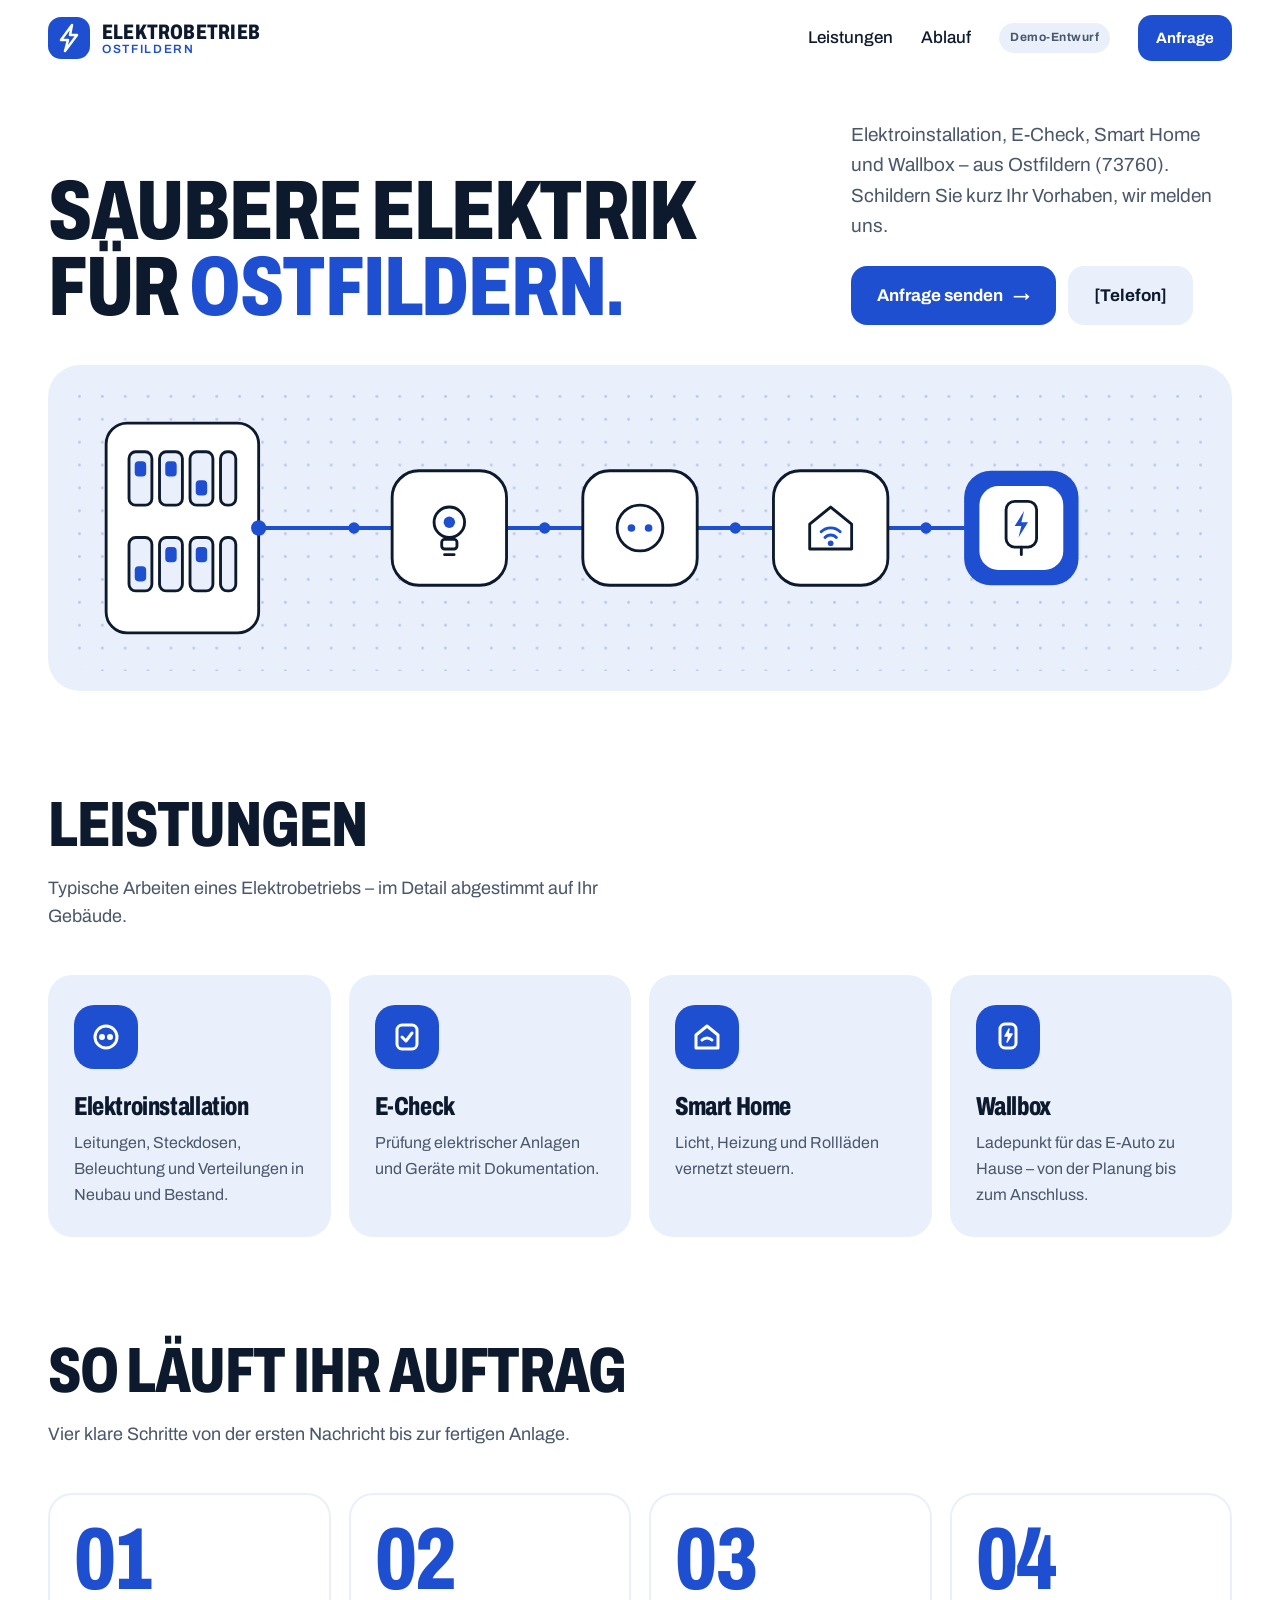
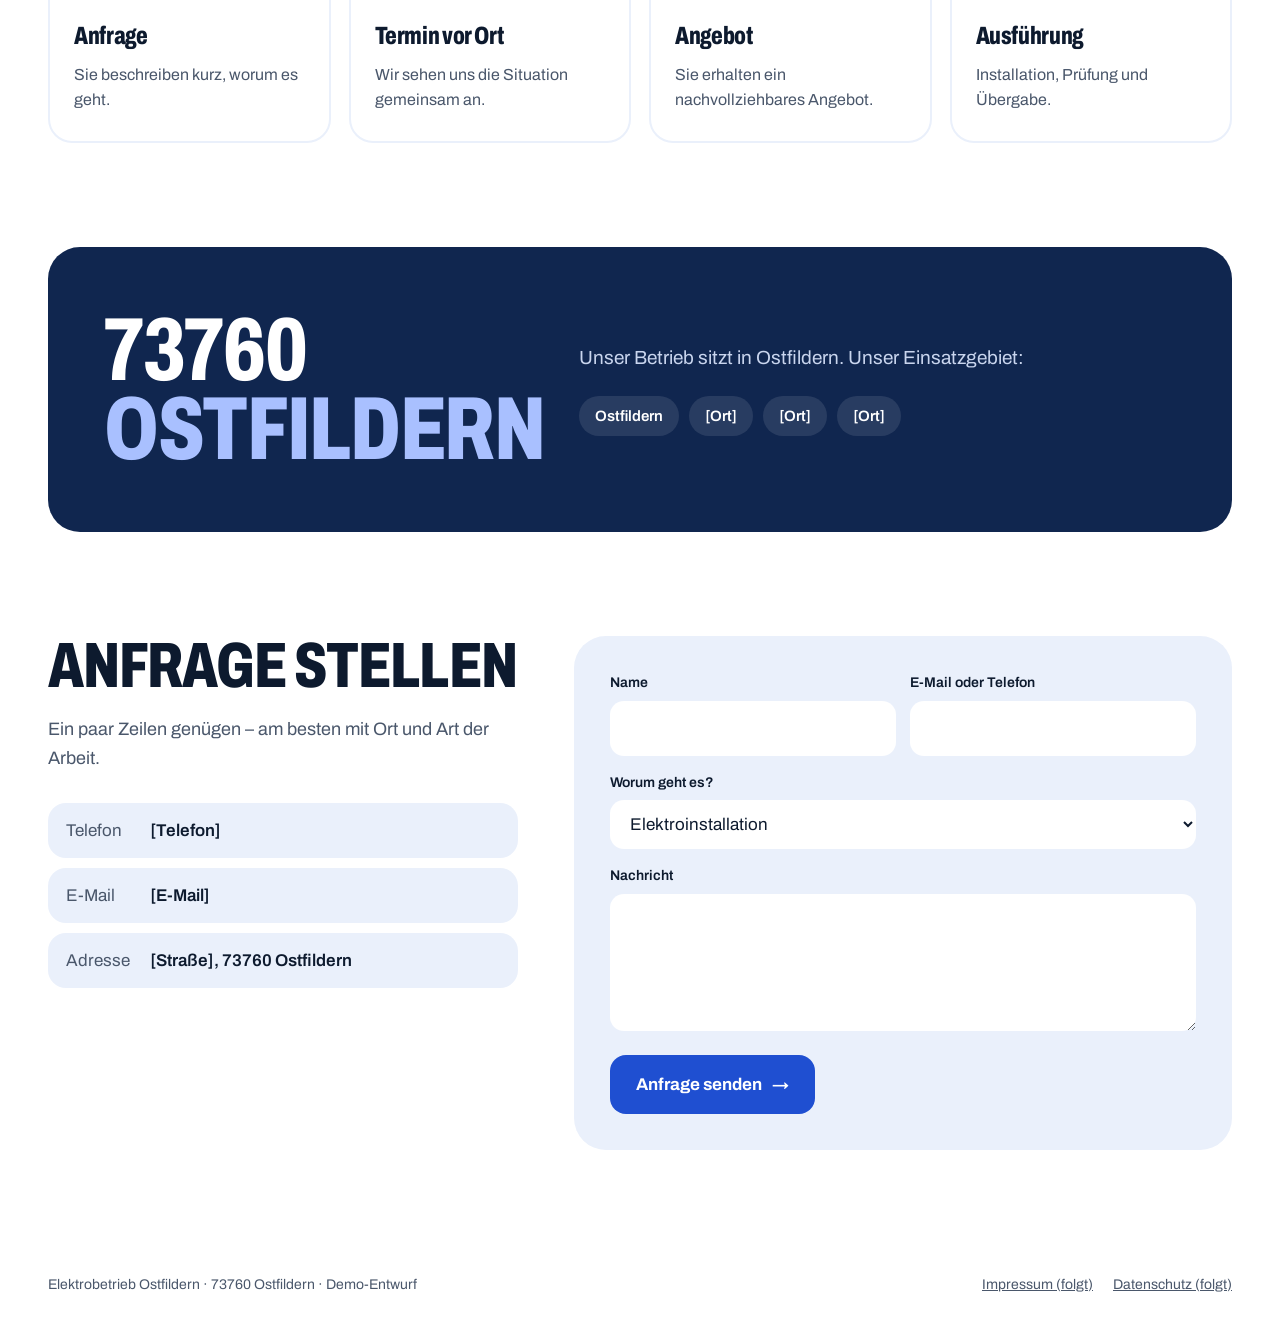
==== index.html @ 33d5e7d5 "Demo-Entwurf: Startseite" ====
<!doctype html>
<html lang="de">
<head>
<meta charset="utf-8">
<meta name="viewport" content="width=device-width, initial-scale=1">
<title>Elektrobetrieb Ostfildern – Elektroinstallation, E-Check, Smart Home, Wallbox</title>
<meta name="description" content="Elektrobetrieb in Ostfildern (73760): Elektroinstallation, E-Check, Smart Home und Wallbox. Anfrage direkt über das Formular.">
<meta property="og:title" content="Elektrobetrieb Ostfildern">
<meta property="og:description" content="Elektroinstallation, E-Check, Smart Home und Wallbox in Ostfildern.">
<meta name="robots" content="noindex">
<link rel="preconnect" href="https://fonts.googleapis.com">
<link rel="preconnect" href="https://fonts.gstatic.com" crossorigin>
<link href="https://fonts.googleapis.com/css2?family=Archivo:wdth,wght@62..125,400..900&display=swap" rel="stylesheet">
<script type="application/ld+json">{"@context":"https://schema.org","@type":"Electrician","name":"Elektrobetrieb Ostfildern","address":{"@type":"PostalAddress","postalCode":"73760","addressLocality":"Ostfildern","addressRegion":"Baden-Württemberg","addressCountry":"DE"}}</script>
<style>
:root{--base:#ffffff;--tint:#eaf0fb;--tint2:#dfe7f8;--ink:#0d1a2e;--muted:#4a576b;--acc:#1f4fd1;--acc-l:#a9c0ff;--navy:#10264f;--r:24px}
*{box-sizing:border-box;margin:0;padding:0}
html{font-family:"Archivo",system-ui,sans-serif;scroll-behavior:smooth}
body{background:var(--base);color:var(--ink);font-family:"Archivo",system-ui,sans-serif;font-size:17px;line-height:1.6;font-stretch:100%}
main{overflow-x:clip}
h1,h2,h3,.num,.big{font-stretch:72%;font-weight:800;letter-spacing:-.015em}
a{color:inherit}
.wrap{max-width:1240px;margin:0 auto;padding:0 28px}
header{position:sticky;top:0;z-index:10;background:rgba(255,255,255,.9);backdrop-filter:blur(10px)}
.nav{display:flex;align-items:center;justify-content:space-between;height:76px}
.logo{display:flex;align-items:center;gap:12px;text-decoration:none;line-height:1.05}
.logo .bolt{fill:transparent;transition:fill .3s ease}
.logo:hover .bolt{fill:#fff}
.logo b{display:block;font-stretch:72%;font-weight:800;font-size:21px;letter-spacing:.01em;text-transform:uppercase}
.logo small{display:block;font-size:12px;font-weight:600;letter-spacing:.14em;text-transform:uppercase;color:var(--acc)}
.navlinks{display:flex;gap:28px;align-items:center;font-weight:500}
.navlinks a:not(.btn){text-decoration:none;background:linear-gradient(currentColor,currentColor) 0 100%/0 2px no-repeat;transition:background-size .3s ease}
.navlinks a:not(.btn):hover{background-size:100% 2px}
.btn{display:inline-flex;align-items:center;gap:10px;background:var(--acc);color:#fff;text-decoration:none;font:inherit;font-weight:700;padding:16px 26px;border-radius:16px;border:0;cursor:pointer;transition:background .25s ease}
.btn .arr{transition:transform .25s ease}
.btn:hover{background:var(--navy)}
.btn:hover .arr{transform:translateX(4px)}
.btn.sm{padding:11px 18px;font-size:15px;border-radius:14px}
.btn.ghost{background:var(--tint);color:var(--ink)}
.btn.ghost:hover{background:var(--tint2)}
.demo-pill{font-size:12px;font-weight:700;letter-spacing:.04em;background:var(--tint);color:var(--muted);padding:5px 11px;border-radius:999px}
.hero{padding:44px 0 0}
.hero-top{display:grid;grid-template-columns:minmax(0,8fr) minmax(0,4fr);gap:40px;align-items:end}
h1{font-size:clamp(46px,6.6vw,112px);line-height:.9;text-transform:uppercase}
h1 span{color:var(--acc)}
.lead{font-size:19px;color:var(--muted);margin-bottom:24px}
.ctas{display:flex;gap:12px;flex-wrap:wrap}
.scheme{margin-top:40px;background:var(--tint);border-radius:32px;padding:20px;position:relative}
.scheme svg{display:block;width:100%;height:auto}
.scheme .m{display:none}
.wire{stroke-dasharray:1400;stroke-dashoffset:0}
.js .wire{animation:draw 1.6s ease-out .2s both}
@keyframes draw{from{stroke-dashoffset:1400}to{stroke-dashoffset:0}}
.node{transition:transform .3s ease;transform-box:fill-box;transform-origin:center}
.node:hover{transform:translateY(-4px)}
section{padding:104px 0 0}
h2{font-size:clamp(38px,5vw,72px);line-height:.95;text-transform:uppercase;margin-bottom:18px}
.sub{color:var(--muted);max-width:600px;font-size:18px}
.tiles{display:grid;grid-template-columns:repeat(4,minmax(0,1fr));gap:18px;margin-top:44px}
.tile{background:var(--tint);border-radius:var(--r);padding:30px 26px;transition:transform .25s ease,background .25s ease}
.tile:hover{transform:translateY(-4px);background:var(--tint2)}
.ico{width:64px;height:64px;border-radius:20px;background:var(--acc);display:grid;place-items:center;margin-bottom:24px}
.tile h3{font-size:26px;line-height:1.05;margin-bottom:10px}
.tile p{color:var(--muted);font-size:16px}
.steps{display:grid;grid-template-columns:repeat(4,minmax(0,1fr));gap:18px;margin-top:44px;counter-reset:s}
.step{border-radius:var(--r);padding:30px 26px;background:#fff;box-shadow:0 0 0 2px var(--tint) inset}
.num{font-size:88px;line-height:.85;color:var(--acc)}
.step h3{font-size:25px;margin:18px 0 6px}
.step p{color:var(--muted);font-size:16px}
.area{margin-top:104px;background:var(--navy);color:#fff;border-radius:32px;padding:64px 56px;display:grid;grid-template-columns:minmax(0,5fr) minmax(0,7fr);gap:48px;align-items:center}
.area .big{font-size:clamp(54px,7vw,104px);line-height:.88;text-transform:uppercase}
.area .big span{color:var(--acc-l)}
.area p{color:#c9d5ee;font-size:19px;max-width:560px}
.area .chips{display:flex;gap:10px;flex-wrap:wrap;margin-top:22px}
.area .chips span{background:rgba(255,255,255,.1);border-radius:999px;padding:8px 16px;font-size:15px;font-weight:600}
.contact{display:grid;grid-template-columns:minmax(0,5fr) minmax(0,7fr);gap:56px;align-items:start}
.contact ul{list-style:none;margin-top:30px;display:grid;gap:10px}
.contact li{display:flex;gap:14px;align-items:center;background:var(--tint);border-radius:18px;padding:14px 18px;font-weight:600}
.contact li em{font-style:normal;font-weight:400;color:var(--muted);min-width:70px}
.form{background:var(--tint);border-radius:32px;padding:36px}
.row{display:grid;grid-template-columns:1fr 1fr;gap:14px}
.form label{display:block;font-size:14px;font-weight:600;margin-bottom:6px}
.form input,.form textarea,.form select{width:100%;border:0;border-radius:14px;background:#fff;color:var(--ink);font:inherit;padding:14px 16px;margin-bottom:16px}
.form input:focus,.form textarea:focus,.form select:focus{outline:2px solid var(--acc)}
.done{display:none;padding:24px 4px}
.done p.big{font-size:34px;line-height:1.05;text-transform:uppercase;margin-bottom:10px}
.form.sent .fields{display:none}.form.sent .done{display:block}
footer{display:flex;flex-wrap:wrap;gap:12px 28px;justify-content:space-between;margin:96px auto 0;padding:28px 28px 36px;max-width:1240px;color:var(--muted);font-size:14px}
footer .links{display:flex;gap:20px}
@media (max-width:900px){
 .navlinks a.hide-m{display:none}
 .hero-top,.area,.contact{grid-template-columns:minmax(0,1fr);gap:24px}
 .tiles,.steps{grid-template-columns:repeat(2,minmax(0,1fr))}
 .area{padding:44px 30px}
 section{padding-top:76px}
}
@media (max-width:560px){
 .wrap{padding:0 20px}
 .nav{height:66px}
 .demo-pill{display:none}
 .logo b{font-size:18px}
 .hero{padding-top:20px}
 h1{font-size:clamp(40px,13.4vw,64px)}
 .lead{font-size:17px;margin-bottom:18px}
 .scheme{margin-top:26px;padding:14px;border-radius:26px}
 .scheme .d{display:none}.scheme .m{display:block}
 .tiles,.steps{grid-template-columns:minmax(0,1fr)}
 .tile{display:grid;grid-template-columns:64px 1fr;gap:4px 18px;padding:22px}
 .tile .ico{grid-row:span 2;margin:0}
 .tile h3{font-size:23px}
 .step{display:grid;grid-template-columns:72px 1fr;gap:0 14px;padding:22px}
 .num{font-size:64px;grid-row:span 2}
 .step h3{margin:0 0 4px}
 h2{font-size:42px}
 .row{grid-template-columns:1fr;gap:0}
 .form{padding:24px;border-radius:26px}
 .area .big{font-size:58px}
}
@media (prefers-reduced-motion:reduce){*,*::before,*::after{transition:none!important;animation:none!important;scroll-behavior:auto!important}}
</style>
<script>if(!matchMedia('(prefers-reduced-motion: reduce)').matches)document.documentElement.classList.add('js')</script>
</head>
<body>
<svg width="0" height="0" style="position:absolute" aria-hidden="true">
 <symbol id="i-bulb" viewBox="0 0 80 80"><g fill="none" stroke="#0d1a2e" stroke-width="3" stroke-linecap="round"><circle cx="40" cy="34" r="16"/><rect x="32" y="52" width="16" height="10" rx="3"/><line x1="35" y1="68" x2="45" y2="68"/></g><circle cx="40" cy="34" r="6" fill="#1f4fd1"/></symbol>
 <symbol id="i-sock" viewBox="0 0 80 80"><circle cx="40" cy="40" r="24" fill="none" stroke="#0d1a2e" stroke-width="3"/><circle cx="31" cy="40" r="4" fill="#1f4fd1"/><circle cx="49" cy="40" r="4" fill="#1f4fd1"/></symbol>
 <symbol id="i-home" viewBox="0 0 80 80"><path d="M18 62V36L40 18L62 36V62Z" fill="none" stroke="#0d1a2e" stroke-width="3" stroke-linejoin="round"/><path d="M30 44a14 14 0 0 1 20 0M34 50a8 8 0 0 1 12 0" fill="none" stroke="#1f4fd1" stroke-width="3" stroke-linecap="round"/><circle cx="40" cy="56" r="3" fill="#1f4fd1"/></symbol>
 <symbol id="i-wall" viewBox="0 0 80 80"><rect x="24" y="12" width="32" height="48" rx="9" fill="none" stroke="#0d1a2e" stroke-width="3"/><path d="M43 22L33 38H40L37 50L47 34H40Z" fill="#1f4fd1"/><path d="M40 60V68" stroke="#0d1a2e" stroke-width="3" stroke-linecap="round"/></symbol>
</svg>
<header><div class="wrap nav">
 <a class="logo" href="#top" aria-label="Elektrobetrieb Ostfildern Startseite">
  <svg width="42" height="42" viewBox="0 0 42 42" aria-hidden="true"><rect width="42" height="42" rx="13" fill="#1f4fd1"/><path class="bolt" d="M24 8L13 23H20L17 34L29 18H22Z" stroke="#fff" stroke-width="2.5" stroke-linejoin="round"/></svg>
  <span><b>Elektrobetrieb</b><small>Ostfildern</small></span>
 </a>
 <nav class="navlinks"><a class="hide-m" href="#leistungen">Leistungen</a><a class="hide-m" href="#ablauf">Ablauf</a><span class="demo-pill">Demo-Entwurf</span><a class="btn sm" href="#kontakt">Anfrage</a></nav>
</div></header>
<main id="top">
<div class="wrap">
 <div class="hero">
  <div class="hero-top">
   <h1>Saubere Elektrik<br>für <span>Ostfildern.</span></h1>
   <div>
    <p class="lead">Elektroinstallation, E-Check, Smart Home und Wallbox – aus Ostfildern (73760). Schildern Sie kurz Ihr Vorhaben, wir melden uns.</p>
    <div class="ctas"><a class="btn" href="#kontakt">Anfrage senden <span class="arr">→</span></a><a class="btn ghost" href="#kontakt">[Telefon]</a></div>
   </div>
  </div>
  <div class="scheme" aria-hidden="true">
   <svg class="d" viewBox="0 0 1200 300">
    <defs><pattern id="dots" width="24" height="24" patternUnits="userSpaceOnUse"><circle cx="12" cy="12" r="1.5" fill="#b9c8ea"/></pattern></defs>
    <rect width="1200" height="300" rx="20" fill="url(#dots)"/>
    <path class="wire" d="M200 150H1040" stroke="#1f4fd1" stroke-width="4" stroke-linecap="round" fill="none"/>
    <g><rect x="40" y="40" width="160" height="220" rx="22" fill="#fff" stroke="#0d1a2e" stroke-width="3"/>
     <g fill="#eaf0fb" stroke="#0d1a2e" stroke-width="3"><rect x="64" y="70" width="24" height="56" rx="7"/><rect x="96" y="70" width="24" height="56" rx="7"/><rect x="128" y="70" width="24" height="56" rx="7"/><rect x="160" y="70" width="16" height="56" rx="7"/>
     <rect x="64" y="160" width="24" height="56" rx="7"/><rect x="96" y="160" width="24" height="56" rx="7"/><rect x="128" y="160" width="24" height="56" rx="7"/><rect x="160" y="160" width="16" height="56" rx="7"/></g>
     <g fill="#1f4fd1"><rect x="70" y="80" width="12" height="16" rx="4"/><rect x="102" y="80" width="12" height="16" rx="4"/><rect x="134" y="100" width="12" height="16" rx="4"/><rect x="70" y="190" width="12" height="16" rx="4"/><rect x="102" y="170" width="12" height="16" rx="4"/><rect x="134" y="170" width="12" height="16" rx="4"/></g></g>
    <g fill="#1f4fd1"><circle cx="200" cy="150" r="8"/></g>
    <g class="node"><rect x="340" y="90" width="120" height="120" rx="28" fill="#fff" stroke="#0d1a2e" stroke-width="3"/><use href="#i-bulb" x="360" y="110" width="80" height="80"/></g>
    <g class="node"><rect x="540" y="90" width="120" height="120" rx="28" fill="#fff" stroke="#0d1a2e" stroke-width="3"/><use href="#i-sock" x="560" y="110" width="80" height="80"/></g>
    <g class="node"><rect x="740" y="90" width="120" height="120" rx="28" fill="#fff" stroke="#0d1a2e" stroke-width="3"/><use href="#i-home" x="760" y="110" width="80" height="80"/></g>
    <g class="node"><rect x="940" y="90" width="120" height="120" rx="28" fill="#1f4fd1"/><rect x="956" y="106" width="88" height="88" rx="20" fill="#fff"/><use href="#i-wall" x="960" y="110" width="80" height="80"/></g>
    <g fill="#1f4fd1"><circle cx="300" cy="150" r="6"/><circle cx="500" cy="150" r="6"/><circle cx="700" cy="150" r="6"/><circle cx="900" cy="150" r="6"/></g>
   </svg>
   <svg class="m" viewBox="0 0 340 220">
    <defs><pattern id="dots2" width="20" height="20" patternUnits="userSpaceOnUse"><circle cx="10" cy="10" r="1.5" fill="#b9c8ea"/></pattern></defs>
    <rect width="340" height="220" rx="16" fill="url(#dots2)"/>
    <path class="wire" d="M104 110H136M136 54V166M136 54H252M136 166H252" stroke="#1f4fd1" stroke-width="4" stroke-linecap="round" stroke-linejoin="round" fill="none"/>
    <rect x="12" y="20" width="92" height="180" rx="18" fill="#fff" stroke="#0d1a2e" stroke-width="3"/>
    <g fill="#eaf0fb" stroke="#0d1a2e" stroke-width="3"><rect x="28" y="40" width="22" height="56" rx="7"/><rect x="66" y="40" width="22" height="56" rx="7"/><rect x="28" y="124" width="22" height="56" rx="7"/><rect x="66" y="124" width="22" height="56" rx="7"/></g>
    <g fill="#1f4fd1"><rect x="33" y="48" width="12" height="16" rx="4"/><rect x="71" y="70" width="12" height="16" rx="4"/><rect x="33" y="132" width="12" height="16" rx="4"/><rect x="71" y="132" width="12" height="16" rx="4"/><circle cx="136" cy="110" r="6"/></g>
    <g fill="#fff" stroke="#0d1a2e" stroke-width="3"><rect x="150" y="16" width="76" height="76" rx="20"/><rect x="150" y="128" width="76" height="76" rx="20"/><rect x="250" y="16" width="76" height="76" rx="20"/></g>
    <rect x="250" y="128" width="76" height="76" rx="20" fill="#1f4fd1"/><rect x="258" y="136" width="60" height="60" rx="14" fill="#fff"/>
    <use href="#i-bulb" x="160" y="26" width="56" height="56"/><use href="#i-sock" x="260" y="26" width="56" height="56"/><use href="#i-home" x="160" y="138" width="56" height="56"/><use href="#i-wall" x="260" y="138" width="56" height="56"/>
   </svg>
  </div>
 </div>

 <section id="leistungen">
  <h2>Leistungen</h2>
  <p class="sub">Typische Arbeiten eines Elektrobetriebs – im Detail abgestimmt auf Ihr Gebäude.</p>
  <div class="tiles">
   <div class="tile"><div class="ico"><svg width="34" height="34" viewBox="0 0 34 34" fill="none" stroke="#fff" stroke-width="3" stroke-linecap="round"><circle cx="17" cy="17" r="11"/><circle cx="13" cy="17" r="1.5" fill="#fff"/><circle cx="21" cy="17" r="1.5" fill="#fff"/></svg></div><h3>Elektro&shy;installation</h3><p>Leitungen, Steckdosen, Beleuchtung und Verteilungen in Neubau und Bestand.</p></div>
   <div class="tile"><div class="ico"><svg width="34" height="34" viewBox="0 0 34 34" fill="none" stroke="#fff" stroke-width="3" stroke-linecap="round" stroke-linejoin="round"><rect x="7" y="5" width="20" height="24" rx="5"/><path d="M12 17l4 4 6-8"/></svg></div><h3>E-Check</h3><p>Prüfung elektrischer Anlagen und Geräte mit Dokumentation.</p></div>
   <div class="tile"><div class="ico"><svg width="34" height="34" viewBox="0 0 34 34" fill="none" stroke="#fff" stroke-width="3" stroke-linecap="round" stroke-linejoin="round"><path d="M6 28V15L17 6L28 15V28Z"/><path d="M12 20a7 7 0 0 1 10 0"/></svg></div><h3>Smart Home</h3><p>Licht, Heizung und Rollläden vernetzt steuern.</p></div>
   <div class="tile"><div class="ico"><svg width="34" height="34" viewBox="0 0 34 34" fill="none" stroke="#fff" stroke-width="3" stroke-linejoin="round"><rect x="9" y="4" width="16" height="24" rx="5"/><path d="M18 9l-4 7h4l-2 6 5-8h-4z" fill="#fff" stroke-width="1.5"/></svg></div><h3>Wallbox</h3><p>Ladepunkt für das E-Auto zu Hause – von der Planung bis zum Anschluss.</p></div>
  </div>
 </section>

 <section id="ablauf">
  <h2>So läuft Ihr Auftrag</h2>
  <p class="sub">Vier klare Schritte von der ersten Nachricht bis zur fertigen Anlage.</p>
  <div class="steps">
   <div class="step"><div class="num">01</div><h3>Anfrage</h3><p>Sie beschreiben kurz, worum es geht.</p></div>
   <div class="step"><div class="num">02</div><h3>Termin vor Ort</h3><p>Wir sehen uns die Situation gemeinsam an.</p></div>
   <div class="step"><div class="num">03</div><h3>Angebot</h3><p>Sie erhalten ein nachvollziehbares Angebot.</p></div>
   <div class="step"><div class="num">04</div><h3>Ausführung</h3><p>Installation, Prüfung und Übergabe.</p></div>
  </div>
 </section>

 <div class="area">
  <div class="big">73760<br><span>Ostfildern</span></div>
  <div><p>Unser Betrieb sitzt in Ostfildern. Unser Einsatzgebiet:</p>
   <div class="chips"><span>Ostfildern</span><span>[Ort]</span><span>[Ort]</span><span>[Ort]</span></div></div>
 </div>

 <section id="kontakt">
  <div class="contact">
   <div>
    <h2>Anfrage stellen</h2>
    <p class="sub">Ein paar Zeilen genügen – am besten mit Ort und Art der Arbeit.</p>
    <ul><li><em>Telefon</em>[Telefon]</li><li><em>E-Mail</em>[E-Mail]</li><li><em>Adresse</em>[Straße], 73760 Ostfildern</li></ul>
   </div>
   <form class="form" id="f" novalidate>
    <div class="fields">
     <div class="row"><div><label for="n">Name</label><input id="n" autocomplete="name"></div><div><label for="e">E-Mail oder Telefon</label><input id="e"></div></div>
     <label for="t">Worum geht es?</label>
     <select id="t"><option>Elektroinstallation</option><option>E-Check</option><option>Smart Home</option><option>Wallbox</option><option>Sonstiges</option></select>
     <label for="m">Nachricht</label><textarea id="m" rows="4"></textarea>
     <button class="btn" type="submit">Anfrage senden <span class="arr">→</span></button>
    </div>
    <div class="done" role="status" aria-live="polite"><p class="big">Demo – Formular wird bei Go-live angeschlossen.</p><p style="color:var(--muted)">In dieser Vorschau wird keine Anfrage verschickt.</p></div>
   </form>
  </div>
 </section>
</div>
</main>
<footer><span>Elektrobetrieb Ostfildern · 73760 Ostfildern · Demo-Entwurf</span><span class="links"><a href="#top">Impressum (folgt)</a><a href="#top">Datenschutz (folgt)</a></span></footer>
<script>document.getElementById('f').addEventListener('submit',function(e){e.preventDefault();this.classList.add('sent');});</script>
</body>
</html>
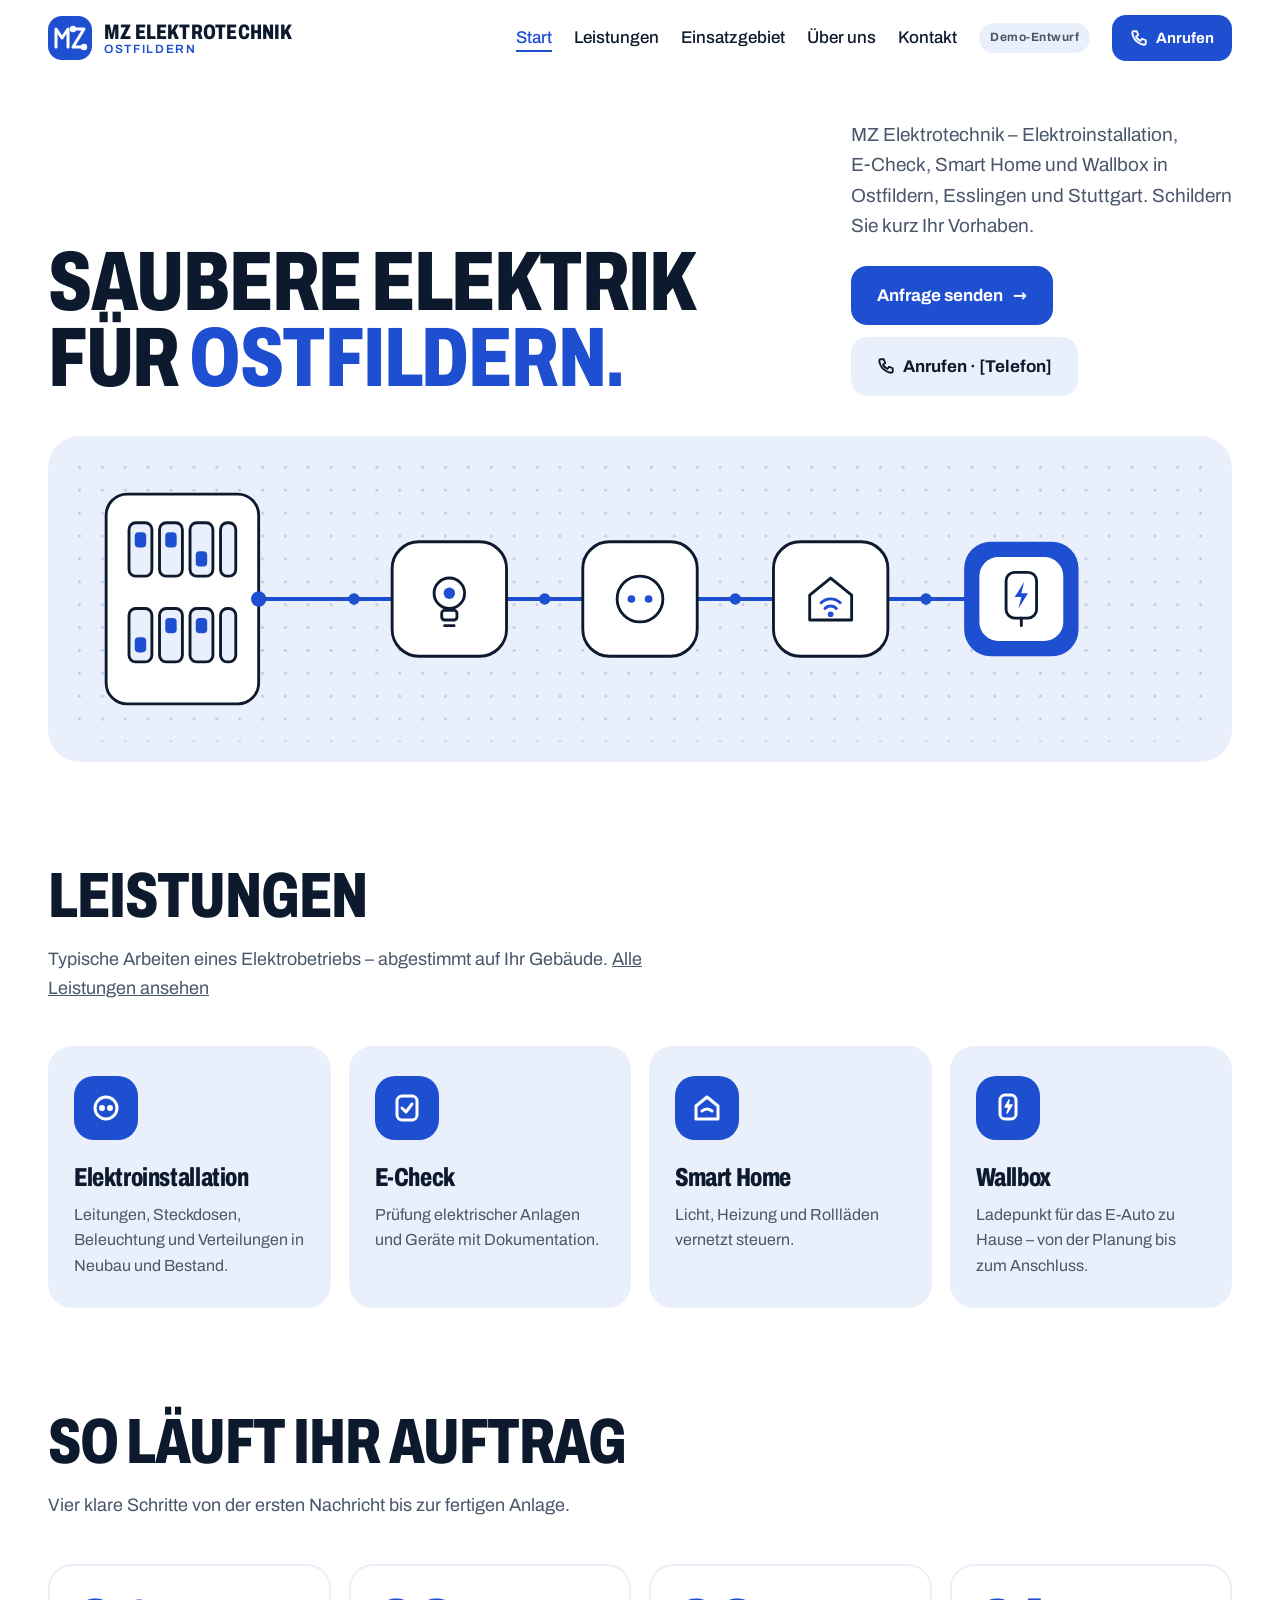
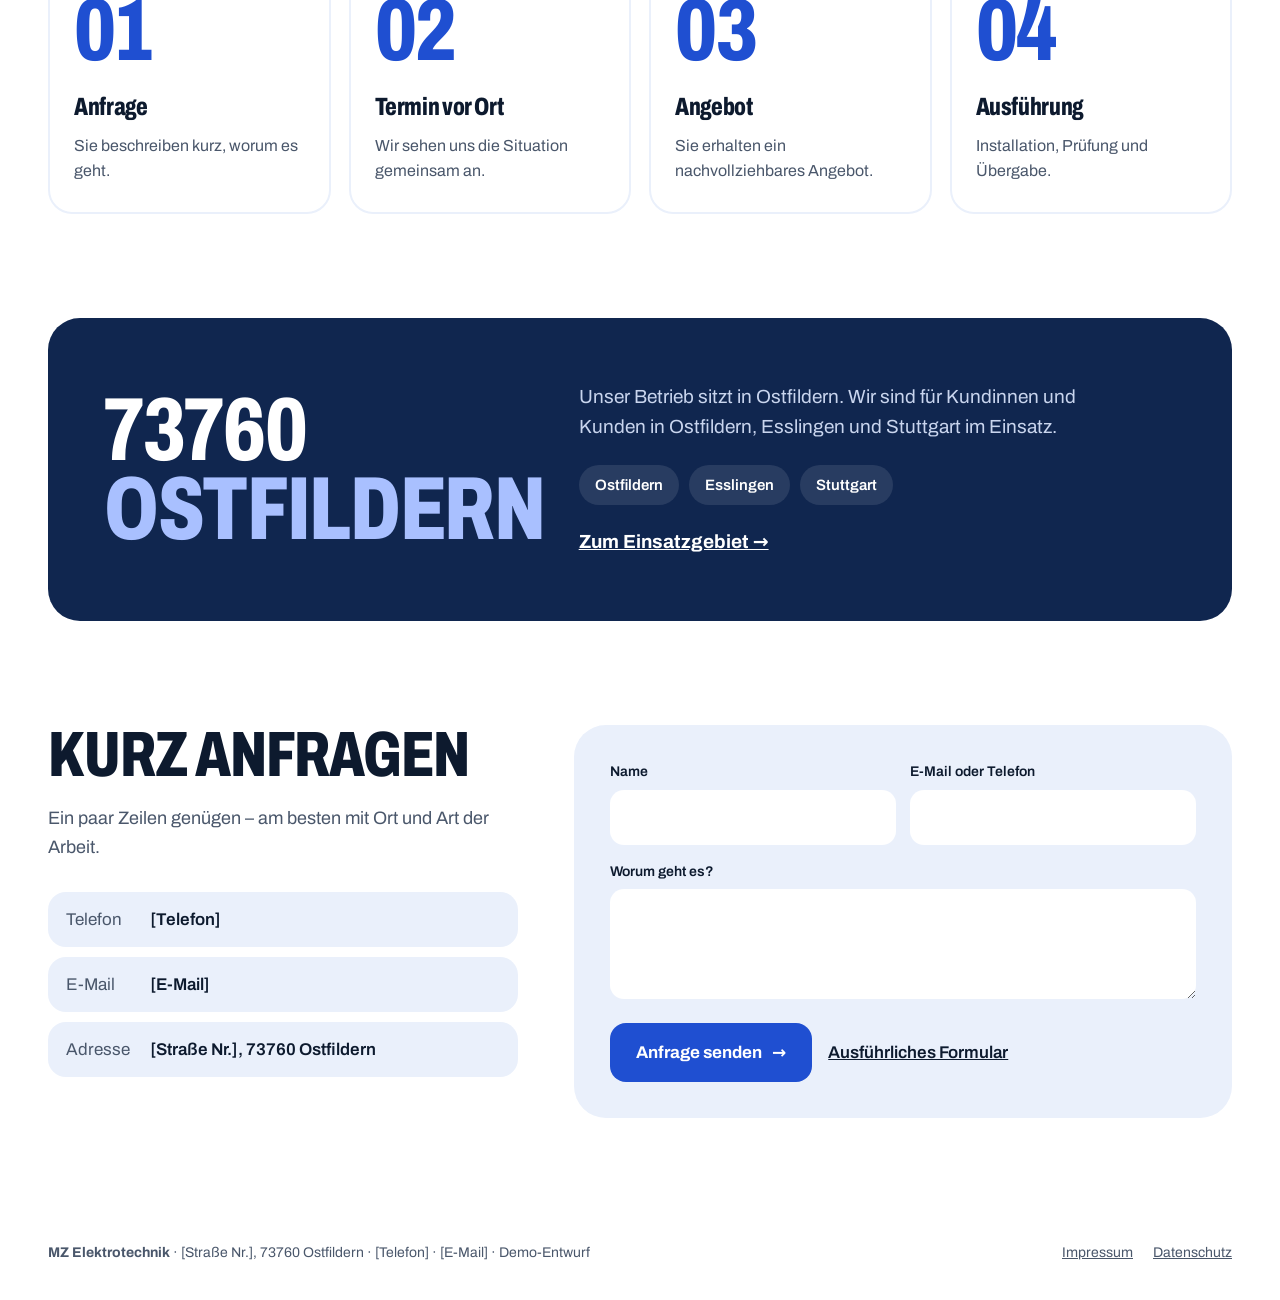
==== commit 961b37e9: "MZ Elektrotechnik: multi-page demo (Leistungen, Einsatzgebiet, Über uns, Kontakt, Impressum, Datensc" ====
--- a/index.html
+++ b/index.html
@@ -3,121 +3,16 @@
 <head>
 <meta charset="utf-8">
 <meta name="viewport" content="width=device-width, initial-scale=1">
-<title>Elektrobetrieb Ostfildern – Elektroinstallation, E-Check, Smart Home, Wallbox</title>
-<meta name="description" content="Elektrobetrieb in Ostfildern (73760): Elektroinstallation, E-Check, Smart Home und Wallbox. Anfrage direkt über das Formular.">
-<meta property="og:title" content="Elektrobetrieb Ostfildern">
-<meta property="og:description" content="Elektroinstallation, E-Check, Smart Home und Wallbox in Ostfildern.">
-<meta name="robots" content="noindex">
-<link rel="preconnect" href="https://fonts.googleapis.com">
-<link rel="preconnect" href="https://fonts.gstatic.com" crossorigin>
-<link href="https://fonts.googleapis.com/css2?family=Archivo:wdth,wght@62..125,400..900&display=swap" rel="stylesheet">
-<script type="application/ld+json">{"@context":"https://schema.org","@type":"Electrician","name":"Elektrobetrieb Ostfildern","address":{"@type":"PostalAddress","postalCode":"73760","addressLocality":"Ostfildern","addressRegion":"Baden-Württemberg","addressCountry":"DE"}}</script>
-<style>
-:root{--base:#ffffff;--tint:#eaf0fb;--tint2:#dfe7f8;--ink:#0d1a2e;--muted:#4a576b;--acc:#1f4fd1;--acc-l:#a9c0ff;--navy:#10264f;--r:24px}
-*{box-sizing:border-box;margin:0;padding:0}
-html{font-family:"Archivo",system-ui,sans-serif;scroll-behavior:smooth}
-body{background:var(--base);color:var(--ink);font-family:"Archivo",system-ui,sans-serif;font-size:17px;line-height:1.6;font-stretch:100%}
-main{overflow-x:clip}
-h1,h2,h3,.num,.big{font-stretch:72%;font-weight:800;letter-spacing:-.015em}
-a{color:inherit}
-.wrap{max-width:1240px;margin:0 auto;padding:0 28px}
-header{position:sticky;top:0;z-index:10;background:rgba(255,255,255,.9);backdrop-filter:blur(10px)}
-.nav{display:flex;align-items:center;justify-content:space-between;height:76px}
-.logo{display:flex;align-items:center;gap:12px;text-decoration:none;line-height:1.05}
-.logo .bolt{fill:transparent;transition:fill .3s ease}
-.logo:hover .bolt{fill:#fff}
-.logo b{display:block;font-stretch:72%;font-weight:800;font-size:21px;letter-spacing:.01em;text-transform:uppercase}
-.logo small{display:block;font-size:12px;font-weight:600;letter-spacing:.14em;text-transform:uppercase;color:var(--acc)}
-.navlinks{display:flex;gap:28px;align-items:center;font-weight:500}
-.navlinks a:not(.btn){text-decoration:none;background:linear-gradient(currentColor,currentColor) 0 100%/0 2px no-repeat;transition:background-size .3s ease}
-.navlinks a:not(.btn):hover{background-size:100% 2px}
-.btn{display:inline-flex;align-items:center;gap:10px;background:var(--acc);color:#fff;text-decoration:none;font:inherit;font-weight:700;padding:16px 26px;border-radius:16px;border:0;cursor:pointer;transition:background .25s ease}
-.btn .arr{transition:transform .25s ease}
-.btn:hover{background:var(--navy)}
-.btn:hover .arr{transform:translateX(4px)}
-.btn.sm{padding:11px 18px;font-size:15px;border-radius:14px}
-.btn.ghost{background:var(--tint);color:var(--ink)}
-.btn.ghost:hover{background:var(--tint2)}
-.demo-pill{font-size:12px;font-weight:700;letter-spacing:.04em;background:var(--tint);color:var(--muted);padding:5px 11px;border-radius:999px}
-.hero{padding:44px 0 0}
-.hero-top{display:grid;grid-template-columns:minmax(0,8fr) minmax(0,4fr);gap:40px;align-items:end}
-h1{font-size:clamp(46px,6.6vw,112px);line-height:.9;text-transform:uppercase}
-h1 span{color:var(--acc)}
-.lead{font-size:19px;color:var(--muted);margin-bottom:24px}
-.ctas{display:flex;gap:12px;flex-wrap:wrap}
-.scheme{margin-top:40px;background:var(--tint);border-radius:32px;padding:20px;position:relative}
-.scheme svg{display:block;width:100%;height:auto}
-.scheme .m{display:none}
-.wire{stroke-dasharray:1400;stroke-dashoffset:0}
-.js .wire{animation:draw 1.6s ease-out .2s both}
-@keyframes draw{from{stroke-dashoffset:1400}to{stroke-dashoffset:0}}
-.node{transition:transform .3s ease;transform-box:fill-box;transform-origin:center}
-.node:hover{transform:translateY(-4px)}
-section{padding:104px 0 0}
-h2{font-size:clamp(38px,5vw,72px);line-height:.95;text-transform:uppercase;margin-bottom:18px}
-.sub{color:var(--muted);max-width:600px;font-size:18px}
-.tiles{display:grid;grid-template-columns:repeat(4,minmax(0,1fr));gap:18px;margin-top:44px}
-.tile{background:var(--tint);border-radius:var(--r);padding:30px 26px;transition:transform .25s ease,background .25s ease}
-.tile:hover{transform:translateY(-4px);background:var(--tint2)}
-.ico{width:64px;height:64px;border-radius:20px;background:var(--acc);display:grid;place-items:center;margin-bottom:24px}
-.tile h3{font-size:26px;line-height:1.05;margin-bottom:10px}
-.tile p{color:var(--muted);font-size:16px}
-.steps{display:grid;grid-template-columns:repeat(4,minmax(0,1fr));gap:18px;margin-top:44px;counter-reset:s}
-.step{border-radius:var(--r);padding:30px 26px;background:#fff;box-shadow:0 0 0 2px var(--tint) inset}
-.num{font-size:88px;line-height:.85;color:var(--acc)}
-.step h3{font-size:25px;margin:18px 0 6px}
-.step p{color:var(--muted);font-size:16px}
-.area{margin-top:104px;background:var(--navy);color:#fff;border-radius:32px;padding:64px 56px;display:grid;grid-template-columns:minmax(0,5fr) minmax(0,7fr);gap:48px;align-items:center}
-.area .big{font-size:clamp(54px,7vw,104px);line-height:.88;text-transform:uppercase}
-.area .big span{color:var(--acc-l)}
-.area p{color:#c9d5ee;font-size:19px;max-width:560px}
-.area .chips{display:flex;gap:10px;flex-wrap:wrap;margin-top:22px}
-.area .chips span{background:rgba(255,255,255,.1);border-radius:999px;padding:8px 16px;font-size:15px;font-weight:600}
-.contact{display:grid;grid-template-columns:minmax(0,5fr) minmax(0,7fr);gap:56px;align-items:start}
-.contact ul{list-style:none;margin-top:30px;display:grid;gap:10px}
-.contact li{display:flex;gap:14px;align-items:center;background:var(--tint);border-radius:18px;padding:14px 18px;font-weight:600}
-.contact li em{font-style:normal;font-weight:400;color:var(--muted);min-width:70px}
-.form{background:var(--tint);border-radius:32px;padding:36px}
-.row{display:grid;grid-template-columns:1fr 1fr;gap:14px}
-.form label{display:block;font-size:14px;font-weight:600;margin-bottom:6px}
-.form input,.form textarea,.form select{width:100%;border:0;border-radius:14px;background:#fff;color:var(--ink);font:inherit;padding:14px 16px;margin-bottom:16px}
-.form input:focus,.form textarea:focus,.form select:focus{outline:2px solid var(--acc)}
-.done{display:none;padding:24px 4px}
-.done p.big{font-size:34px;line-height:1.05;text-transform:uppercase;margin-bottom:10px}
-.form.sent .fields{display:none}.form.sent .done{display:block}
-footer{display:flex;flex-wrap:wrap;gap:12px 28px;justify-content:space-between;margin:96px auto 0;padding:28px 28px 36px;max-width:1240px;color:var(--muted);font-size:14px}
-footer .links{display:flex;gap:20px}
-@media (max-width:900px){
- .navlinks a.hide-m{display:none}
- .hero-top,.area,.contact{grid-template-columns:minmax(0,1fr);gap:24px}
- .tiles,.steps{grid-template-columns:repeat(2,minmax(0,1fr))}
- .area{padding:44px 30px}
- section{padding-top:76px}
-}
-@media (max-width:560px){
- .wrap{padding:0 20px}
- .nav{height:66px}
- .demo-pill{display:none}
- .logo b{font-size:18px}
- .hero{padding-top:20px}
- h1{font-size:clamp(40px,13.4vw,64px)}
- .lead{font-size:17px;margin-bottom:18px}
- .scheme{margin-top:26px;padding:14px;border-radius:26px}
- .scheme .d{display:none}.scheme .m{display:block}
- .tiles,.steps{grid-template-columns:minmax(0,1fr)}
- .tile{display:grid;grid-template-columns:64px 1fr;gap:4px 18px;padding:22px}
- .tile .ico{grid-row:span 2;margin:0}
- .tile h3{font-size:23px}
- .step{display:grid;grid-template-columns:72px 1fr;gap:0 14px;padding:22px}
- .num{font-size:64px;grid-row:span 2}
- .step h3{margin:0 0 4px}
- h2{font-size:42px}
- .row{grid-template-columns:1fr;gap:0}
- .form{padding:24px;border-radius:26px}
- .area .big{font-size:58px}
-}
-@media (prefers-reduced-motion:reduce){*,*::before,*::after{transition:none!important;animation:none!important;scroll-behavior:auto!important}}
-</style>
+<title>MZ Elektrotechnik – Elektriker in Ostfildern, Esslingen & Stuttgart</title>
+<meta name="description" content="MZ Elektrotechnik aus Ostfildern: Elektroinstallation, E-Check, Smart Home und Wallbox für Ostfildern, Esslingen und Stuttgart. Jetzt anfragen.">
+<meta name="robots" content="noindex, nofollow">
+<link rel="canonical" href="https://elektro-ostfildern-demo.vercel.app/">
+<meta property="og:type" content="website"><meta property="og:locale" content="de_DE">
+<meta property="og:title" content="MZ Elektrotechnik – Elektriker in Ostfildern, Esslingen & Stuttgart"><meta property="og:description" content="MZ Elektrotechnik aus Ostfildern: Elektroinstallation, E-Check, Smart Home und Wallbox für Ostfildern, Esslingen und Stuttgart. Jetzt anfragen."><meta property="og:url" content="https://elektro-ostfildern-demo.vercel.app/">
+<link rel="icon" href="/favicon.svg" type="image/svg+xml">
+<link rel="preload" href="/fonts/archivo-latin.woff2" as="font" type="font/woff2" crossorigin>
+<link rel="stylesheet" href="/styles.css">
+<script type="application/ld+json">{"@context": "https://schema.org", "@type": "Electrician", "name": "MZ Elektrotechnik", "url": "https://elektro-ostfildern-demo.vercel.app/", "address": {"@type": "PostalAddress", "postalCode": "73760", "addressLocality": "Ostfildern", "addressRegion": "Baden-Württemberg", "addressCountry": "DE"}, "areaServed": [{"@type": "City", "name": "Ostfildern"}, {"@type": "City", "name": "Esslingen am Neckar"}, {"@type": "City", "name": "Stuttgart"}], "knowsAbout": ["Elektroinstallation", "E-Check", "Smart Home", "Wallbox"]}</script>
 <script>if(!matchMedia('(prefers-reduced-motion: reduce)').matches)document.documentElement.classList.add('js')</script>
 </head>
 <body>
@@ -128,11 +23,12 @@
  <symbol id="i-wall" viewBox="0 0 80 80"><rect x="24" y="12" width="32" height="48" rx="9" fill="none" stroke="#0d1a2e" stroke-width="3"/><path d="M43 22L33 38H40L37 50L47 34H40Z" fill="#1f4fd1"/><path d="M40 60V68" stroke="#0d1a2e" stroke-width="3" stroke-linecap="round"/></symbol>
 </svg>
 <header><div class="wrap nav">
- <a class="logo" href="#top" aria-label="Elektrobetrieb Ostfildern Startseite">
-  <svg width="42" height="42" viewBox="0 0 42 42" aria-hidden="true"><rect width="42" height="42" rx="13" fill="#1f4fd1"/><path class="bolt" d="M24 8L13 23H20L17 34L29 18H22Z" stroke="#fff" stroke-width="2.5" stroke-linejoin="round"/></svg>
-  <span><b>Elektrobetrieb</b><small>Ostfildern</small></span>
+ <a class="logo" href="/" aria-label="MZ Elektrotechnik – Startseite">
+  <svg width="44" height="44" viewBox="0 0 44 44" aria-hidden="true"><rect width="44" height="44" rx="14" fill="#1f4fd1"/><g fill="none" stroke="#fff" stroke-width="3" stroke-linecap="round" stroke-linejoin="round"><path d="M8 31V13L14 22L20 13V31"/><path d="M25 13H36L25 31H36"/></g><g class="bolt" stroke="#fff" stroke-width="2"><circle cx="25" cy="13" r="2.2"/><circle cx="36" cy="31" r="2.2"/></g></svg>
+  <span><b>MZ Elektrotechnik</b><small>Ostfildern</small></span>
  </a>
- <nav class="navlinks"><a class="hide-m" href="#leistungen">Leistungen</a><a class="hide-m" href="#ablauf">Ablauf</a><span class="demo-pill">Demo-Entwurf</span><a class="btn sm" href="#kontakt">Anfrage</a></nav>
+ <nav class="navlinks" aria-label="Hauptnavigation"><a href="/" aria-current=page>Start</a><a href="/leistungen">Leistungen</a><a href="/einsatzgebiet">Einsatzgebiet</a><a href="/ueber-uns">Über uns</a><a href="/kontakt">Kontakt</a><span class="demo-pill">Demo-Entwurf</span><a class="btn sm call" href="tel:"><svg width="18" height="18" viewBox="0 0 24 24" fill="none" stroke="currentColor" stroke-width="2.5" stroke-linecap="round" stroke-linejoin="round" aria-hidden="true"><path d="M5 3h4l2 5-3 2a12 12 0 0 0 6 6l2-3 5 2v4a2 2 0 0 1-2 2A18 18 0 0 1 3 5a2 2 0 0 1 2-2z"/></svg>Anrufen</a></nav>
+ <details class="mnav"><summary aria-label="Menü öffnen"><i></i></summary><nav class="mpanel" aria-label="Mobile Navigation"><a href="/" aria-current=page>Start<span>→</span></a><a href="/leistungen">Leistungen<span>→</span></a><a href="/einsatzgebiet">Einsatzgebiet<span>→</span></a><a href="/ueber-uns">Über uns<span>→</span></a><a href="/kontakt">Kontakt<span>→</span></a><span class="demo-pill">Demo-Entwurf</span></nav></details>
 </div></header>
 <main id="top">
 <div class="wrap">
@@ -140,8 +36,8 @@
   <div class="hero-top">
    <h1>Saubere Elektrik<br>für <span>Ostfildern.</span></h1>
    <div>
-    <p class="lead">Elektroinstallation, E-Check, Smart Home und Wallbox – aus Ostfildern (73760). Schildern Sie kurz Ihr Vorhaben, wir melden uns.</p>
-    <div class="ctas"><a class="btn" href="#kontakt">Anfrage senden <span class="arr">→</span></a><a class="btn ghost" href="#kontakt">[Telefon]</a></div>
+    <p class="lead">MZ Elektrotechnik – Elektroinstallation, E&#8209;Check, Smart Home und Wallbox in Ostfildern, Esslingen und Stuttgart. Schildern Sie kurz Ihr Vorhaben.</p>
+    <div class="ctas"><a class="btn" href="/kontakt">Anfrage senden <span class="arr">→</span></a><a class="btn ghost call" href="tel:"><svg width="18" height="18" viewBox="0 0 24 24" fill="none" stroke="currentColor" stroke-width="2.5" stroke-linecap="round" stroke-linejoin="round" aria-hidden="true"><path d="M5 3h4l2 5-3 2a12 12 0 0 0 6 6l2-3 5 2v4a2 2 0 0 1-2 2A18 18 0 0 1 3 5a2 2 0 0 1 2-2z"/></svg>Anrufen · [Telefon]</a></div>
    </div>
   </div>
   <div class="scheme" aria-hidden="true">
@@ -171,12 +67,11 @@
     <rect x="250" y="128" width="76" height="76" rx="20" fill="#1f4fd1"/><rect x="258" y="136" width="60" height="60" rx="14" fill="#fff"/>
     <use href="#i-bulb" x="160" y="26" width="56" height="56"/><use href="#i-sock" x="260" y="26" width="56" height="56"/><use href="#i-home" x="160" y="138" width="56" height="56"/><use href="#i-wall" x="260" y="138" width="56" height="56"/>
    </svg>
-  </div>
+  </div
  </div>
-
  <section id="leistungen">
   <h2>Leistungen</h2>
-  <p class="sub">Typische Arbeiten eines Elektrobetriebs – im Detail abgestimmt auf Ihr Gebäude.</p>
+  <p class="sub">Typische Arbeiten eines Elektrobetriebs – abgestimmt auf Ihr Gebäude. <a href="/leistungen">Alle Leistungen ansehen</a></p>
   <div class="tiles">
    <div class="tile"><div class="ico"><svg width="34" height="34" viewBox="0 0 34 34" fill="none" stroke="#fff" stroke-width="3" stroke-linecap="round"><circle cx="17" cy="17" r="11"/><circle cx="13" cy="17" r="1.5" fill="#fff"/><circle cx="21" cy="17" r="1.5" fill="#fff"/></svg></div><h3>Elektro&shy;installation</h3><p>Leitungen, Steckdosen, Beleuchtung und Verteilungen in Neubau und Bestand.</p></div>
    <div class="tile"><div class="ico"><svg width="34" height="34" viewBox="0 0 34 34" fill="none" stroke="#fff" stroke-width="3" stroke-linecap="round" stroke-linejoin="round"><rect x="7" y="5" width="20" height="24" rx="5"/><path d="M12 17l4 4 6-8"/></svg></div><h3>E-Check</h3><p>Prüfung elektrischer Anlagen und Geräte mit Dokumentation.</p></div>
@@ -184,7 +79,6 @@
    <div class="tile"><div class="ico"><svg width="34" height="34" viewBox="0 0 34 34" fill="none" stroke="#fff" stroke-width="3" stroke-linejoin="round"><rect x="9" y="4" width="16" height="24" rx="5"/><path d="M18 9l-4 7h4l-2 6 5-8h-4z" fill="#fff" stroke-width="1.5"/></svg></div><h3>Wallbox</h3><p>Ladepunkt für das E-Auto zu Hause – von der Planung bis zum Anschluss.</p></div>
   </div>
  </section>
-
  <section id="ablauf">
   <h2>So läuft Ihr Auftrag</h2>
   <p class="sub">Vier klare Schritte von der ersten Nachricht bis zur fertigen Anlage.</p>
@@ -195,35 +89,34 @@
    <div class="step"><div class="num">04</div><h3>Ausführung</h3><p>Installation, Prüfung und Übergabe.</p></div>
   </div>
  </section>
-
  <div class="area">
   <div class="big">73760<br><span>Ostfildern</span></div>
-  <div><p>Unser Betrieb sitzt in Ostfildern. Unser Einsatzgebiet:</p>
-   <div class="chips"><span>Ostfildern</span><span>[Ort]</span><span>[Ort]</span><span>[Ort]</span></div></div>
+  <div><p>Unser Betrieb sitzt in Ostfildern. Wir sind für Kundinnen und Kunden in Ostfildern, Esslingen und Stuttgart im Einsatz.</p>
+   <div class="chips"><span>Ostfildern</span><span>Esslingen</span><span>Stuttgart</span></div>
+   <p style="margin-top:22px"><a href="/einsatzgebiet" style="color:#fff;font-weight:700">Zum Einsatzgebiet →</a></p></div>
  </div>
-
  <section id="kontakt">
   <div class="contact">
    <div>
-    <h2>Anfrage stellen</h2>
+    <h2>Kurz anfragen</h2>
     <p class="sub">Ein paar Zeilen genügen – am besten mit Ort und Art der Arbeit.</p>
-    <ul><li><em>Telefon</em>[Telefon]</li><li><em>E-Mail</em>[E-Mail]</li><li><em>Adresse</em>[Straße], 73760 Ostfildern</li></ul>
+    <ul><li><em>Telefon</em>[Telefon]</li><li><em>E-Mail</em>[E-Mail]</li><li><em>Adresse</em>[Straße Nr.], 73760 Ostfildern</li></ul>
    </div>
-   <form class="form" id="f" novalidate>
+   <form class="form demo" novalidate>
     <div class="fields">
      <div class="row"><div><label for="n">Name</label><input id="n" autocomplete="name"></div><div><label for="e">E-Mail oder Telefon</label><input id="e"></div></div>
-     <label for="t">Worum geht es?</label>
-     <select id="t"><option>Elektroinstallation</option><option>E-Check</option><option>Smart Home</option><option>Wallbox</option><option>Sonstiges</option></select>
-     <label for="m">Nachricht</label><textarea id="m" rows="4"></textarea>
-     <button class="btn" type="submit">Anfrage senden <span class="arr">→</span></button>
-    </div>
-    <div class="done" role="status" aria-live="polite"><p class="big">Demo – Formular wird bei Go-live angeschlossen.</p><p style="color:var(--muted)">In dieser Vorschau wird keine Anfrage verschickt.</p></div>
+     <label for="m">Worum geht es?</label><textarea id="m" rows="3"></textarea>
+     <button class="btn" type="submit">Anfrage senden <span class="arr">→</span></button><a class="more" href="/kontakt">Ausführliches Formular</a>
+    </div><div class="done" role="status" aria-live="polite"><p class="big">Demo – Formular wird bei Go-live angeschlossen.</p><p style="color:var(--muted)">In dieser Vorschau wird keine Anfrage verschickt.</p></div>
    </form>
   </div>
  </section>
 </div>
 </main>
-<footer><span>Elektrobetrieb Ostfildern · 73760 Ostfildern · Demo-Entwurf</span><span class="links"><a href="#top">Impressum (folgt)</a><a href="#top">Datenschutz (folgt)</a></span></footer>
-<script>document.getElementById('f').addEventListener('submit',function(e){e.preventDefault();this.classList.add('sent');});</script>
+<footer><span><b>MZ Elektrotechnik</b> · [Straße Nr.], 73760 Ostfildern · [Telefon] · [E-Mail] · Demo-Entwurf</span><span class="links"><a href="/impressum">Impressum</a><a href="/datenschutz">Datenschutz</a></span></footer>
+<div class="callbar"><a class="btn call" href="tel:"><svg width="18" height="18" viewBox="0 0 24 24" fill="none" stroke="currentColor" stroke-width="2.5" stroke-linecap="round" stroke-linejoin="round" aria-hidden="true"><path d="M5 3h4l2 5-3 2a12 12 0 0 0 6 6l2-3 5 2v4a2 2 0 0 1-2 2A18 18 0 0 1 3 5a2 2 0 0 1 2-2z"/></svg>Anrufen <small>[Telefon]</small></a><a class="btn ghost" href="/kontakt">Anfrage</a></div>
+<script>
+document.querySelectorAll('form.demo').forEach(function(f){f.addEventListener('submit',function(e){e.preventDefault();f.classList.add('sent');});});
+</script>
 </body>
-</html>
+</html>
--- a/styles.css
+++ b/styles.css
@@ -0,0 +1,210 @@
+@font-face {
+  font-family: 'Archivo';
+  font-style: normal;
+  font-weight: 400 900;
+  font-stretch: 62% 125%;
+  font-display: swap;
+  src: url(/fonts/archivo-latin-ext.woff2) format('woff2');
+  unicode-range: U+0100-02BA, U+02BD-02C5, U+02C7-02CC, U+02CE-02D7, U+02DD-02FF, U+0304, U+0308, U+0329, U+1D00-1DBF, U+1E00-1E9F, U+1EF2-1EFF, U+2020, U+20A0-20AB, U+20AD-20C0, U+2113, U+2C60-2C7F, U+A720-A7FF;
+}
+@font-face {
+  font-family: 'Archivo';
+  font-style: normal;
+  font-weight: 400 900;
+  font-stretch: 62% 125%;
+  font-display: swap;
+  src: url(/fonts/archivo-latin.woff2) format('woff2');
+  unicode-range: U+0000-00FF, U+0131, U+0152-0153, U+02BB-02BC, U+02C6, U+02DA, U+02DC, U+0304, U+0308, U+0329, U+2000-206F, U+20AC, U+2122, U+2191, U+2193, U+2212, U+2215, U+FEFF, U+FFFD;
+}
+:root{--base:#ffffff;--tint:#eaf0fb;--tint2:#dfe7f8;--ink:#0d1a2e;--muted:#4a576b;--acc:#1f4fd1;--acc-l:#a9c0ff;--navy:#10264f;--r:24px}
+*{box-sizing:border-box;margin:0;padding:0}
+html{font-family:"Archivo",system-ui,sans-serif;scroll-behavior:smooth}
+body{background:var(--base);color:var(--ink);font-family:"Archivo",system-ui,sans-serif;font-size:17px;line-height:1.6;font-stretch:100%}
+main{overflow-x:clip}
+h1,h2,h3,.num,.big{font-stretch:72%;font-weight:800;letter-spacing:-.015em}
+a{color:inherit}
+.wrap{max-width:1240px;margin:0 auto;padding:0 28px}
+header{position:sticky;top:0;z-index:10;background:rgba(255,255,255,.9);backdrop-filter:blur(10px)}
+.nav{display:flex;align-items:center;justify-content:space-between;height:76px}
+.logo{display:flex;align-items:center;gap:12px;text-decoration:none;line-height:1.05}
+.logo .bolt{fill:transparent;transition:fill .3s ease}
+.logo:hover .bolt{fill:#fff}
+.logo b{display:block;font-stretch:72%;font-weight:800;font-size:21px;letter-spacing:.01em;text-transform:uppercase}
+.logo small{display:block;font-size:12px;font-weight:600;letter-spacing:.14em;text-transform:uppercase;color:var(--acc)}
+.navlinks{display:flex;gap:28px;align-items:center;font-weight:500}
+.navlinks a:not(.btn){text-decoration:none;background:linear-gradient(currentColor,currentColor) 0 100%/0 2px no-repeat;transition:background-size .3s ease}
+.navlinks a:not(.btn):hover{background-size:100% 2px}
+.btn{display:inline-flex;align-items:center;gap:10px;background:var(--acc);color:#fff;text-decoration:none;font:inherit;font-weight:700;padding:16px 26px;border-radius:16px;border:0;cursor:pointer;transition:background .25s ease}
+.btn .arr{transition:transform .25s ease}
+.btn:hover{background:var(--navy)}
+.btn:hover .arr{transform:translateX(4px)}
+.btn.sm{white-space:nowrap;padding:11px 18px;font-size:15px;border-radius:14px}
+.btn.ghost{background:var(--tint);color:var(--ink)}
+.btn.ghost:hover{background:var(--tint2)}
+.demo-pill{font-size:12px;font-weight:700;letter-spacing:.04em;background:var(--tint);color:var(--muted);padding:5px 11px;border-radius:999px}
+.hero{padding:44px 0 0}
+.hero-top{display:grid;grid-template-columns:minmax(0,8fr) minmax(0,4fr);gap:40px;align-items:end}
+h1{font-size:clamp(46px,6.6vw,112px);line-height:.9;text-transform:uppercase}
+h1 span{color:var(--acc)}
+.lead{font-size:19px;color:var(--muted);margin-bottom:24px}
+.ctas{display:flex;gap:12px;flex-wrap:wrap}
+.scheme{margin-top:40px;background:var(--tint);border-radius:32px;padding:20px;position:relative}
+.scheme svg{display:block;width:100%;height:auto}
+.scheme .m{display:none}
+.wire{stroke-dasharray:1400;stroke-dashoffset:0}
+.js .wire{animation:draw 1.6s ease-out .2s both}
+@keyframes draw{from{stroke-dashoffset:1400}to{stroke-dashoffset:0}}
+.node{transition:transform .3s ease;transform-box:fill-box;transform-origin:center}
+.node:hover{transform:translateY(-4px)}
+section{padding:104px 0 0}
+h2{font-size:clamp(38px,5vw,72px);line-height:.95;text-transform:uppercase;margin-bottom:18px}
+.sub{color:var(--muted);max-width:600px;font-size:18px}
+.tiles{display:grid;grid-template-columns:repeat(4,minmax(0,1fr));gap:18px;margin-top:44px}
+.tile{background:var(--tint);border-radius:var(--r);padding:30px 26px;transition:transform .25s ease,background .25s ease}
+.tile:hover{transform:translateY(-4px);background:var(--tint2)}
+.ico{width:64px;height:64px;border-radius:20px;background:var(--acc);display:grid;place-items:center;margin-bottom:24px}
+.tile h3{font-size:26px;line-height:1.05;margin-bottom:10px}
+.tile p{color:var(--muted);font-size:16px}
+.steps{display:grid;grid-template-columns:repeat(4,minmax(0,1fr));gap:18px;margin-top:44px;counter-reset:s}
+.step{border-radius:var(--r);padding:30px 26px;background:#fff;box-shadow:0 0 0 2px var(--tint) inset}
+.num{font-size:88px;line-height:.85;color:var(--acc)}
+.step h3{font-size:25px;margin:18px 0 6px}
+.step p{color:var(--muted);font-size:16px}
+.area{margin-top:104px;background:var(--navy);color:#fff;border-radius:32px;padding:64px 56px;display:grid;grid-template-columns:minmax(0,5fr) minmax(0,7fr);gap:48px;align-items:center}
+.area .big{font-size:clamp(54px,7vw,104px);line-height:.88;text-transform:uppercase}
+.area .big span{color:var(--acc-l)}
+.area p{color:#c9d5ee;font-size:19px;max-width:560px}
+.area .chips{display:flex;gap:10px;flex-wrap:wrap;margin-top:22px}
+.area .chips span{background:rgba(255,255,255,.1);border-radius:999px;padding:8px 16px;font-size:15px;font-weight:600}
+.contact{display:grid;grid-template-columns:minmax(0,5fr) minmax(0,7fr);gap:56px;align-items:start}
+.contact ul{list-style:none;margin-top:30px;display:grid;gap:10px}
+.contact li{display:flex;gap:14px;align-items:center;background:var(--tint);border-radius:18px;padding:14px 18px;font-weight:600}
+.contact li em{font-style:normal;font-weight:400;color:var(--muted);min-width:70px}
+.form{background:var(--tint);border-radius:32px;padding:36px}
+.row{display:grid;grid-template-columns:1fr 1fr;gap:14px}
+.form label{display:block;font-size:14px;font-weight:600;margin-bottom:6px}
+.form input,.form textarea,.form select{width:100%;border:0;border-radius:14px;background:#fff;color:var(--ink);font:inherit;padding:14px 16px;margin-bottom:16px}
+.form input:focus,.form textarea:focus,.form select:focus{outline:2px solid var(--acc)}
+.done{display:none;padding:24px 4px}
+.done p.big{font-size:34px;line-height:1.05;text-transform:uppercase;margin-bottom:10px}
+.form.sent .fields{display:none}.form.sent .done{display:block}
+footer{display:flex;flex-wrap:wrap;gap:12px 28px;justify-content:space-between;margin:96px auto 0;padding:28px 28px 36px;max-width:1240px;color:var(--muted);font-size:14px}
+footer .links{display:flex;gap:20px}
+@media (max-width:900px){
+ .navlinks a.hide-m{display:none}
+ .hero-top,.area,.contact{grid-template-columns:minmax(0,1fr);gap:24px}
+ .tiles,.steps{grid-template-columns:repeat(2,minmax(0,1fr))}
+ .area{padding:44px 30px}
+ section{padding-top:76px}
+}
+@media (max-width:560px){
+ .wrap{padding:0 20px}
+ .nav{height:66px}
+ .demo-pill{display:none}
+ .logo b{font-size:18px}
+ .hero{padding-top:20px}
+ h1{font-size:clamp(40px,13.4vw,64px)}
+ .lead{font-size:17px;margin-bottom:18px}
+ .scheme{margin-top:26px;padding:14px;border-radius:26px}
+ .scheme .d{display:none}.scheme .m{display:block}
+ .tiles,.steps{grid-template-columns:minmax(0,1fr)}
+ .tile{display:grid;grid-template-columns:64px 1fr;gap:4px 18px;padding:22px}
+ .tile .ico{grid-row:span 2;margin:0}
+ .tile h3{font-size:23px}
+ .step{display:grid;grid-template-columns:72px 1fr;gap:0 14px;padding:22px}
+ .num{font-size:64px;grid-row:span 2}
+ .step h3{margin:0 0 4px}
+ h2{font-size:42px}
+ .row{grid-template-columns:1fr;gap:0}
+ .form{padding:24px;border-radius:26px}
+ .area .big{font-size:58px}
+}
+@media (prefers-reduced-motion:reduce){*,*::before,*::after{transition:none!important;animation:none!important;scroll-behavior:auto!important}}
+
+.navlinks{gap:22px}
+.navlinks a[aria-current=page]{color:var(--acc);background-size:100% 2px}
+.call{display:inline-flex;align-items:center;gap:8px}
+.call small{font-weight:500;opacity:.8}
+.mnav{display:none;position:relative}
+.mnav summary{list-style:none;cursor:pointer;width:48px;height:48px;border-radius:16px;background:var(--tint);display:grid;place-items:center}
+.mnav summary::-webkit-details-marker{display:none}
+.mnav summary i{display:block;width:20px;height:3px;border-radius:3px;background:var(--ink);box-shadow:0 7px 0 var(--ink),0 -7px 0 var(--ink);transition:transform .25s ease}
+.mnav[open] summary{background:var(--navy)}
+.mnav summary i::after{content:'';position:absolute;inset:0;border-radius:3px;background:inherit;opacity:0}
+.mnav summary i{position:relative}
+.mnav[open] summary i{background:#fff;box-shadow:none;transform:rotate(45deg)}
+.mnav[open] summary i::after{opacity:1;transform:rotate(90deg)}
+.map .mm{display:none}
+@media(max-width:560px){.map .md{display:none}.map .mm{display:block}}
+.mpanel{position:fixed;left:12px;right:12px;top:72px;background:var(--navy);border-radius:28px;padding:22px 24px 26px;display:grid;gap:2px;box-shadow:0 24px 60px rgba(13,26,46,.25)}
+.mpanel a{color:#fff;text-decoration:none;font-stretch:72%;font-weight:800;text-transform:uppercase;font-size:38px;line-height:1.2;display:flex;justify-content:space-between;align-items:center}
+.mpanel a[aria-current=page]{color:var(--acc-l)}
+.mpanel a span{font-size:22px;opacity:.5}
+.mpanel .demo-pill{display:inline-block;justify-self:start;margin-top:14px;background:rgba(255,255,255,.12);color:#c9d5ee}
+.callbar{display:none}
+.phero{padding:56px 0 0}
+.phero h1{font-size:clamp(46px,6.6vw,104px)}
+.intro{font-size:20px;color:var(--muted);max-width:700px;margin-top:22px}
+.chips{display:flex;gap:8px;flex-wrap:wrap;margin-top:18px}
+.chips span{background:#fff;border-radius:999px;padding:7px 14px;font-size:14px;font-weight:600}
+.svc{display:grid;grid-template-columns:repeat(2,minmax(0,1fr));gap:18px;margin-top:48px}
+.svc article{background:var(--tint);border-radius:32px;padding:40px}
+.svc h2{font-size:clamp(32px,3.4vw,46px);margin:0 0 12px}
+.svc p{color:var(--muted)}
+.cta{margin-top:96px;background:var(--navy);color:#fff;border-radius:32px;padding:56px;display:flex;justify-content:space-between;align-items:center;gap:28px;flex-wrap:wrap}
+.cta .big{font-size:clamp(34px,4vw,56px);line-height:.95;text-transform:uppercase}
+.cta .btn{background:#fff;color:var(--ink)}.cta .btn:hover{background:var(--acc-l)}
+.map{margin-top:40px;background:var(--tint);border-radius:32px;padding:20px;position:relative}
+.map svg{display:block;width:100%;height:auto}
+.note{display:inline-flex;gap:10px;align-items:center;margin:16px 0 0;background:#fff;border-radius:999px;padding:9px 16px;font-size:14px;font-weight:600;color:var(--muted)}
+.note i{width:10px;height:10px;border-radius:50%;background:var(--acc);flex:none}
+.pin{transform-box:fill-box;transform-origin:center bottom;transition:transform .3s ease}
+.pin:hover{transform:translateY(-4px)}
+.places{display:grid;grid-template-columns:repeat(3,minmax(0,1fr));gap:18px;margin-top:48px}
+.places article{background:var(--tint);border-radius:32px;padding:34px}
+.places article:first-child{background:var(--navy);color:#fff}
+.places article:first-child p{color:#c9d5ee}
+.places article:first-child .chips span{background:rgba(255,255,255,.12)}
+.places h2{font-size:clamp(34px,3.4vw,48px);margin-bottom:10px}
+.places .tag{font-size:13px;font-weight:700;letter-spacing:.06em;text-transform:uppercase;color:var(--acc)}
+.places article:first-child .tag{color:var(--acc-l)}
+.places p{color:var(--muted)}
+.facts{display:grid;grid-template-columns:repeat(4,minmax(0,1fr));gap:18px;margin-top:48px}
+.facts div{background:var(--tint);border-radius:28px;padding:28px}
+.facts b{display:block;font-stretch:72%;font-weight:800;font-size:30px;line-height:1;color:var(--acc);margin-bottom:8px}
+.facts span{color:var(--muted);font-size:15px}
+.quote{margin-top:96px;background:var(--navy);color:#fff;border-radius:32px;padding:64px 56px}
+.quote p{font-stretch:72%;font-weight:800;font-size:clamp(34px,4.4vw,64px);line-height:.98;text-transform:uppercase;max-width:1000px}
+.quote small{display:block;margin-top:18px;color:#c9d5ee;font-size:15px}
+.photo-ph{margin-top:48px;border-radius:32px;background:var(--tint);aspect-ratio:21/8;display:grid;place-items:center;color:var(--muted);font-weight:600}
+.legal{max-width:860px}
+.phbanner{display:flex;gap:12px;align-items:center;background:var(--tint);border-radius:20px;padding:16px 20px;margin-top:28px;font-weight:600}
+.phbanner i{width:12px;height:12px;border-radius:50%;background:var(--acc);flex:none}
+.legal h2{font-size:32px;margin:48px 0 12px}
+.legal dl{display:grid;grid-template-columns:220px 1fr;gap:10px 20px;background:var(--tint);border-radius:24px;padding:26px 28px}
+.legal dt{font-weight:700}.legal dd{color:var(--muted)}
+.legal p{color:var(--muted);margin-bottom:10px}
+.check{display:flex;gap:10px;align-items:flex-start;font-size:14px;margin:0 0 18px;color:var(--muted)}
+.check input{width:20px;height:20px;margin:2px 0 0;flex:none;accent-color:var(--acc)}
+.form .more{display:inline-block;margin-left:16px;font-weight:600}
+@media (max-width:1100px){.navlinks .demo-pill{display:none}}
+@media (max-width:900px){
+ .navlinks{display:none}.mnav{display:block}
+ .callbar{display:grid;grid-template-columns:1.3fr 1fr;gap:8px;position:fixed;left:12px;right:12px;bottom:12px;z-index:20;background:rgba(255,255,255,.92);backdrop-filter:blur(10px);padding:8px;border-radius:22px;box-shadow:0 10px 40px rgba(13,26,46,.18)}
+ .callbar .btn{justify-content:center;padding:14px 12px}
+ body{padding-bottom:90px}
+ .svc,.places{grid-template-columns:minmax(0,1fr)}
+ .facts{grid-template-columns:repeat(2,minmax(0,1fr))}
+ .cta,.quote{padding:40px 28px}
+}
+@media (max-width:560px){
+ .phero{padding-top:28px}
+ .phero h1{font-size:clamp(40px,12.4vw,60px)}
+ .intro{font-size:17px}
+ .svc article,.places article{padding:26px}
+ .map{padding:10px;border-radius:24px}
+ .legal dl{grid-template-columns:1fr;gap:2px}.legal dd{margin-bottom:10px}
+ .photo-ph{aspect-ratio:4/3}
+ .note{border-radius:18px}
+}
+.tiles.three{grid-template-columns:repeat(3,minmax(0,1fr))}@media(max-width:900px){.tiles.three{grid-template-columns:minmax(0,1fr)}}
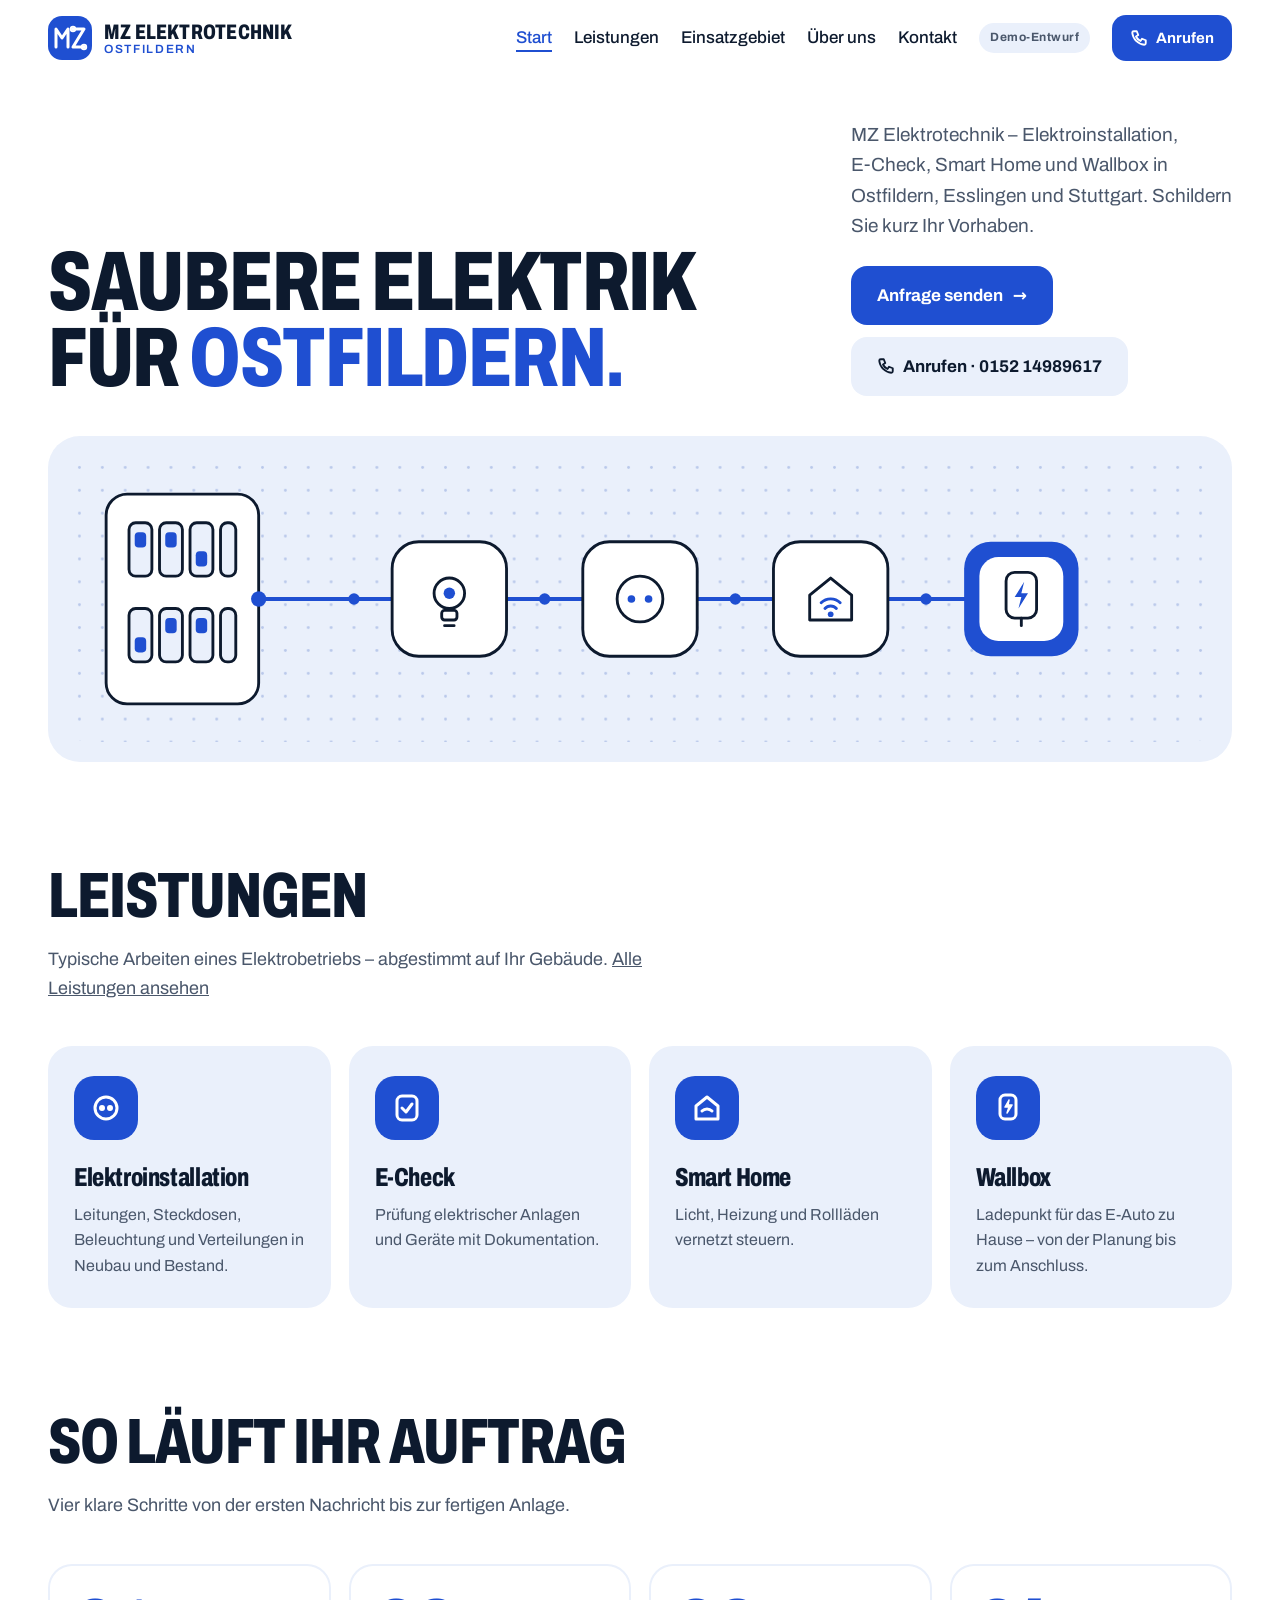
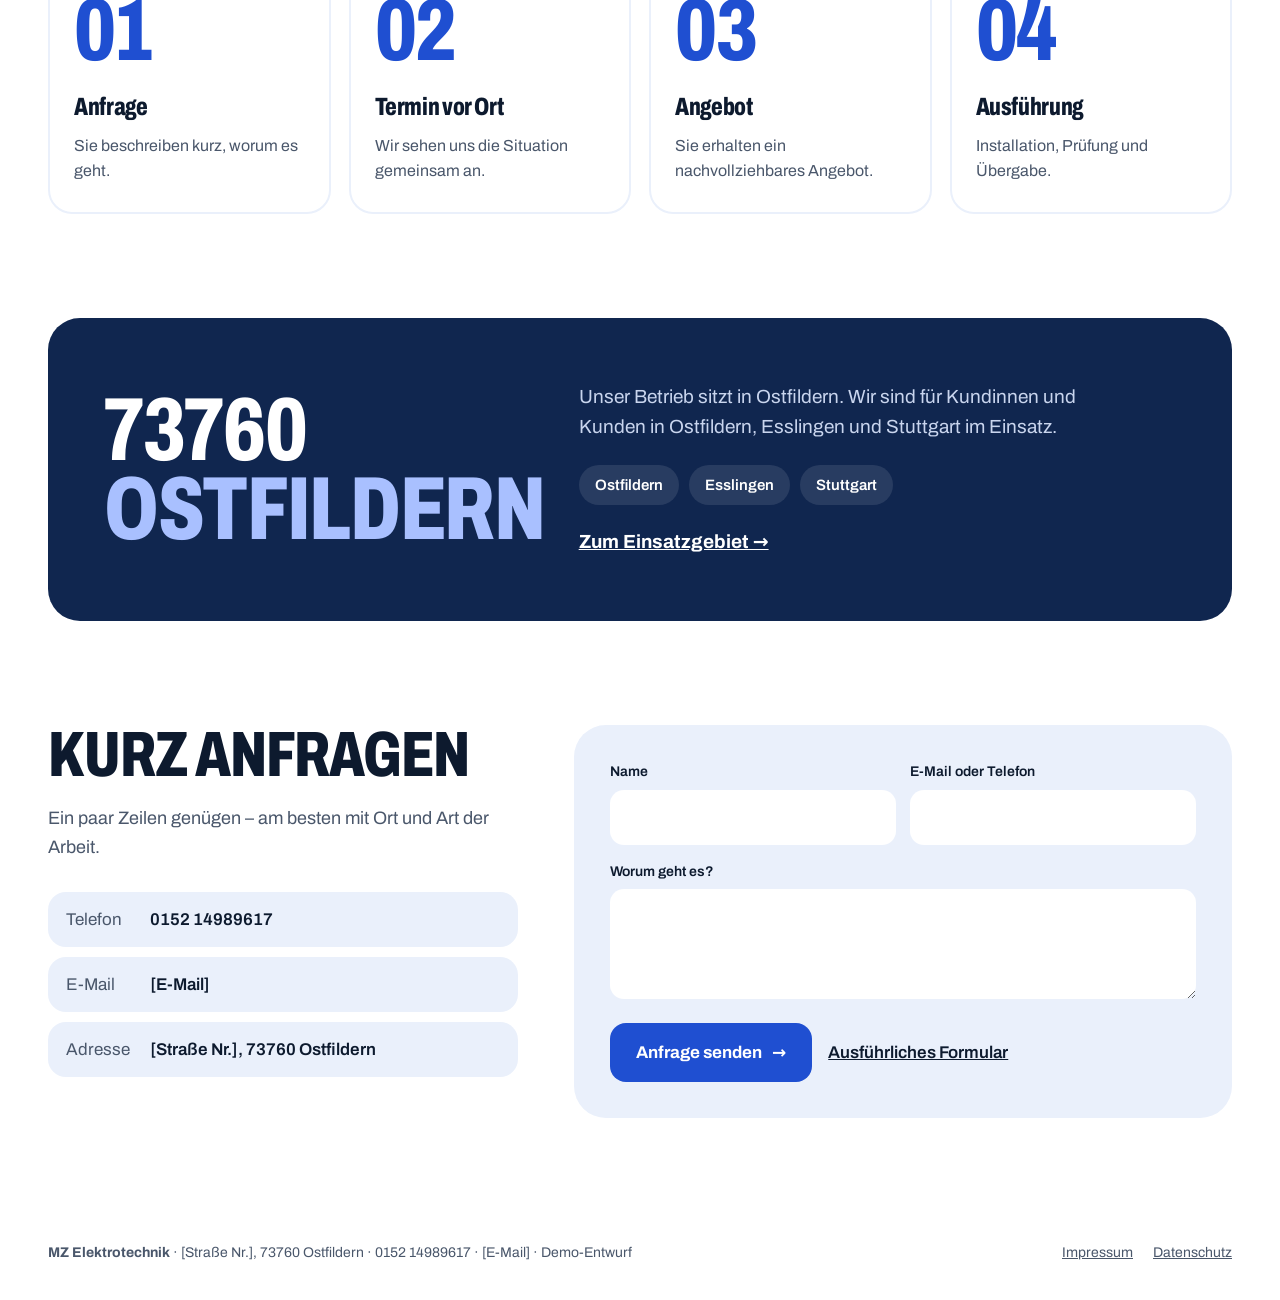
==== commit 839c6729: "Echte Telefonnummer statt Platzhalter" ====
--- a/index.html
+++ b/index.html
@@ -12,7 +12,7 @@
 <link rel="icon" href="/favicon.svg" type="image/svg+xml">
 <link rel="preload" href="/fonts/archivo-latin.woff2" as="font" type="font/woff2" crossorigin>
 <link rel="stylesheet" href="/styles.css">
-<script type="application/ld+json">{"@context": "https://schema.org", "@type": "Electrician", "name": "MZ Elektrotechnik", "url": "https://elektro-ostfildern-demo.vercel.app/", "address": {"@type": "PostalAddress", "postalCode": "73760", "addressLocality": "Ostfildern", "addressRegion": "Baden-Württemberg", "addressCountry": "DE"}, "areaServed": [{"@type": "City", "name": "Ostfildern"}, {"@type": "City", "name": "Esslingen am Neckar"}, {"@type": "City", "name": "Stuttgart"}], "knowsAbout": ["Elektroinstallation", "E-Check", "Smart Home", "Wallbox"]}</script>
+<script type="application/ld+json">{"@context": "https://schema.org", "@type": "Electrician", "name": "MZ Elektrotechnik", "url": "https://elektro-ostfildern-demo.vercel.app/", "telephone": "+49 152 14989617", "address": {"@type": "PostalAddress", "postalCode": "73760", "addressLocality": "Ostfildern", "addressRegion": "Baden-Württemberg", "addressCountry": "DE"}, "areaServed": [{"@type": "City", "name": "Ostfildern"}, {"@type": "City", "name": "Esslingen am Neckar"}, {"@type": "City", "name": "Stuttgart"}], "knowsAbout": ["Elektroinstallation", "E-Check", "Smart Home", "Wallbox"]}</script>
 <script>if(!matchMedia('(prefers-reduced-motion: reduce)').matches)document.documentElement.classList.add('js')</script>
 </head>
 <body>
@@ -27,7 +27,7 @@
   <svg width="44" height="44" viewBox="0 0 44 44" aria-hidden="true"><rect width="44" height="44" rx="14" fill="#1f4fd1"/><g fill="none" stroke="#fff" stroke-width="3" stroke-linecap="round" stroke-linejoin="round"><path d="M8 31V13L14 22L20 13V31"/><path d="M25 13H36L25 31H36"/></g><g class="bolt" stroke="#fff" stroke-width="2"><circle cx="25" cy="13" r="2.2"/><circle cx="36" cy="31" r="2.2"/></g></svg>
   <span><b>MZ Elektrotechnik</b><small>Ostfildern</small></span>
  </a>
- <nav class="navlinks" aria-label="Hauptnavigation"><a href="/" aria-current=page>Start</a><a href="/leistungen">Leistungen</a><a href="/einsatzgebiet">Einsatzgebiet</a><a href="/ueber-uns">Über uns</a><a href="/kontakt">Kontakt</a><span class="demo-pill">Demo-Entwurf</span><a class="btn sm call" href="tel:"><svg width="18" height="18" viewBox="0 0 24 24" fill="none" stroke="currentColor" stroke-width="2.5" stroke-linecap="round" stroke-linejoin="round" aria-hidden="true"><path d="M5 3h4l2 5-3 2a12 12 0 0 0 6 6l2-3 5 2v4a2 2 0 0 1-2 2A18 18 0 0 1 3 5a2 2 0 0 1 2-2z"/></svg>Anrufen</a></nav>
+ <nav class="navlinks" aria-label="Hauptnavigation"><a href="/" aria-current=page>Start</a><a href="/leistungen">Leistungen</a><a href="/einsatzgebiet">Einsatzgebiet</a><a href="/ueber-uns">Über uns</a><a href="/kontakt">Kontakt</a><span class="demo-pill">Demo-Entwurf</span><a class="btn sm call" href="tel:+4915214989617"><svg width="18" height="18" viewBox="0 0 24 24" fill="none" stroke="currentColor" stroke-width="2.5" stroke-linecap="round" stroke-linejoin="round" aria-hidden="true"><path d="M5 3h4l2 5-3 2a12 12 0 0 0 6 6l2-3 5 2v4a2 2 0 0 1-2 2A18 18 0 0 1 3 5a2 2 0 0 1 2-2z"/></svg>Anrufen</a></nav>
  <details class="mnav"><summary aria-label="Menü öffnen"><i></i></summary><nav class="mpanel" aria-label="Mobile Navigation"><a href="/" aria-current=page>Start<span>→</span></a><a href="/leistungen">Leistungen<span>→</span></a><a href="/einsatzgebiet">Einsatzgebiet<span>→</span></a><a href="/ueber-uns">Über uns<span>→</span></a><a href="/kontakt">Kontakt<span>→</span></a><span class="demo-pill">Demo-Entwurf</span></nav></details>
 </div></header>
 <main id="top">
@@ -37,7 +37,7 @@
    <h1>Saubere Elektrik<br>für <span>Ostfildern.</span></h1>
    <div>
     <p class="lead">MZ Elektrotechnik – Elektroinstallation, E&#8209;Check, Smart Home und Wallbox in Ostfildern, Esslingen und Stuttgart. Schildern Sie kurz Ihr Vorhaben.</p>
-    <div class="ctas"><a class="btn" href="/kontakt">Anfrage senden <span class="arr">→</span></a><a class="btn ghost call" href="tel:"><svg width="18" height="18" viewBox="0 0 24 24" fill="none" stroke="currentColor" stroke-width="2.5" stroke-linecap="round" stroke-linejoin="round" aria-hidden="true"><path d="M5 3h4l2 5-3 2a12 12 0 0 0 6 6l2-3 5 2v4a2 2 0 0 1-2 2A18 18 0 0 1 3 5a2 2 0 0 1 2-2z"/></svg>Anrufen · [Telefon]</a></div>
+    <div class="ctas"><a class="btn" href="/kontakt">Anfrage senden <span class="arr">→</span></a><a class="btn ghost call" href="tel:+4915214989617"><svg width="18" height="18" viewBox="0 0 24 24" fill="none" stroke="currentColor" stroke-width="2.5" stroke-linecap="round" stroke-linejoin="round" aria-hidden="true"><path d="M5 3h4l2 5-3 2a12 12 0 0 0 6 6l2-3 5 2v4a2 2 0 0 1-2 2A18 18 0 0 1 3 5a2 2 0 0 1 2-2z"/></svg>Anrufen · 0152 14989617</a></div>
    </div>
   </div>
   <div class="scheme" aria-hidden="true">
@@ -100,7 +100,7 @@
    <div>
     <h2>Kurz anfragen</h2>
     <p class="sub">Ein paar Zeilen genügen – am besten mit Ort und Art der Arbeit.</p>
-    <ul><li><em>Telefon</em>[Telefon]</li><li><em>E-Mail</em>[E-Mail]</li><li><em>Adresse</em>[Straße Nr.], 73760 Ostfildern</li></ul>
+    <ul><li><em>Telefon</em>0152 14989617</li><li><em>E-Mail</em>[E-Mail]</li><li><em>Adresse</em>[Straße Nr.], 73760 Ostfildern</li></ul>
    </div>
    <form class="form demo" novalidate>
     <div class="fields">
@@ -113,8 +113,8 @@
  </section>
 </div>
 </main>
-<footer><span><b>MZ Elektrotechnik</b> · [Straße Nr.], 73760 Ostfildern · [Telefon] · [E-Mail] · Demo-Entwurf</span><span class="links"><a href="/impressum">Impressum</a><a href="/datenschutz">Datenschutz</a></span></footer>
-<div class="callbar"><a class="btn call" href="tel:"><svg width="18" height="18" viewBox="0 0 24 24" fill="none" stroke="currentColor" stroke-width="2.5" stroke-linecap="round" stroke-linejoin="round" aria-hidden="true"><path d="M5 3h4l2 5-3 2a12 12 0 0 0 6 6l2-3 5 2v4a2 2 0 0 1-2 2A18 18 0 0 1 3 5a2 2 0 0 1 2-2z"/></svg>Anrufen <small>[Telefon]</small></a><a class="btn ghost" href="/kontakt">Anfrage</a></div>
+<footer><span><b>MZ Elektrotechnik</b> · [Straße Nr.], 73760 Ostfildern · 0152 14989617 · [E-Mail] · Demo-Entwurf</span><span class="links"><a href="/impressum">Impressum</a><a href="/datenschutz">Datenschutz</a></span></footer>
+<div class="callbar"><a class="btn call" href="tel:+4915214989617"><svg width="18" height="18" viewBox="0 0 24 24" fill="none" stroke="currentColor" stroke-width="2.5" stroke-linecap="round" stroke-linejoin="round" aria-hidden="true"><path d="M5 3h4l2 5-3 2a12 12 0 0 0 6 6l2-3 5 2v4a2 2 0 0 1-2 2A18 18 0 0 1 3 5a2 2 0 0 1 2-2z"/></svg>Anrufen <small>0152 14989617</small></a><a class="btn ghost" href="/kontakt">Anfrage</a></div>
 <script>
 document.querySelectorAll('form.demo').forEach(function(f){f.addEventListener('submit',function(e){e.preventDefault();f.classList.add('sent');});});
 </script>
